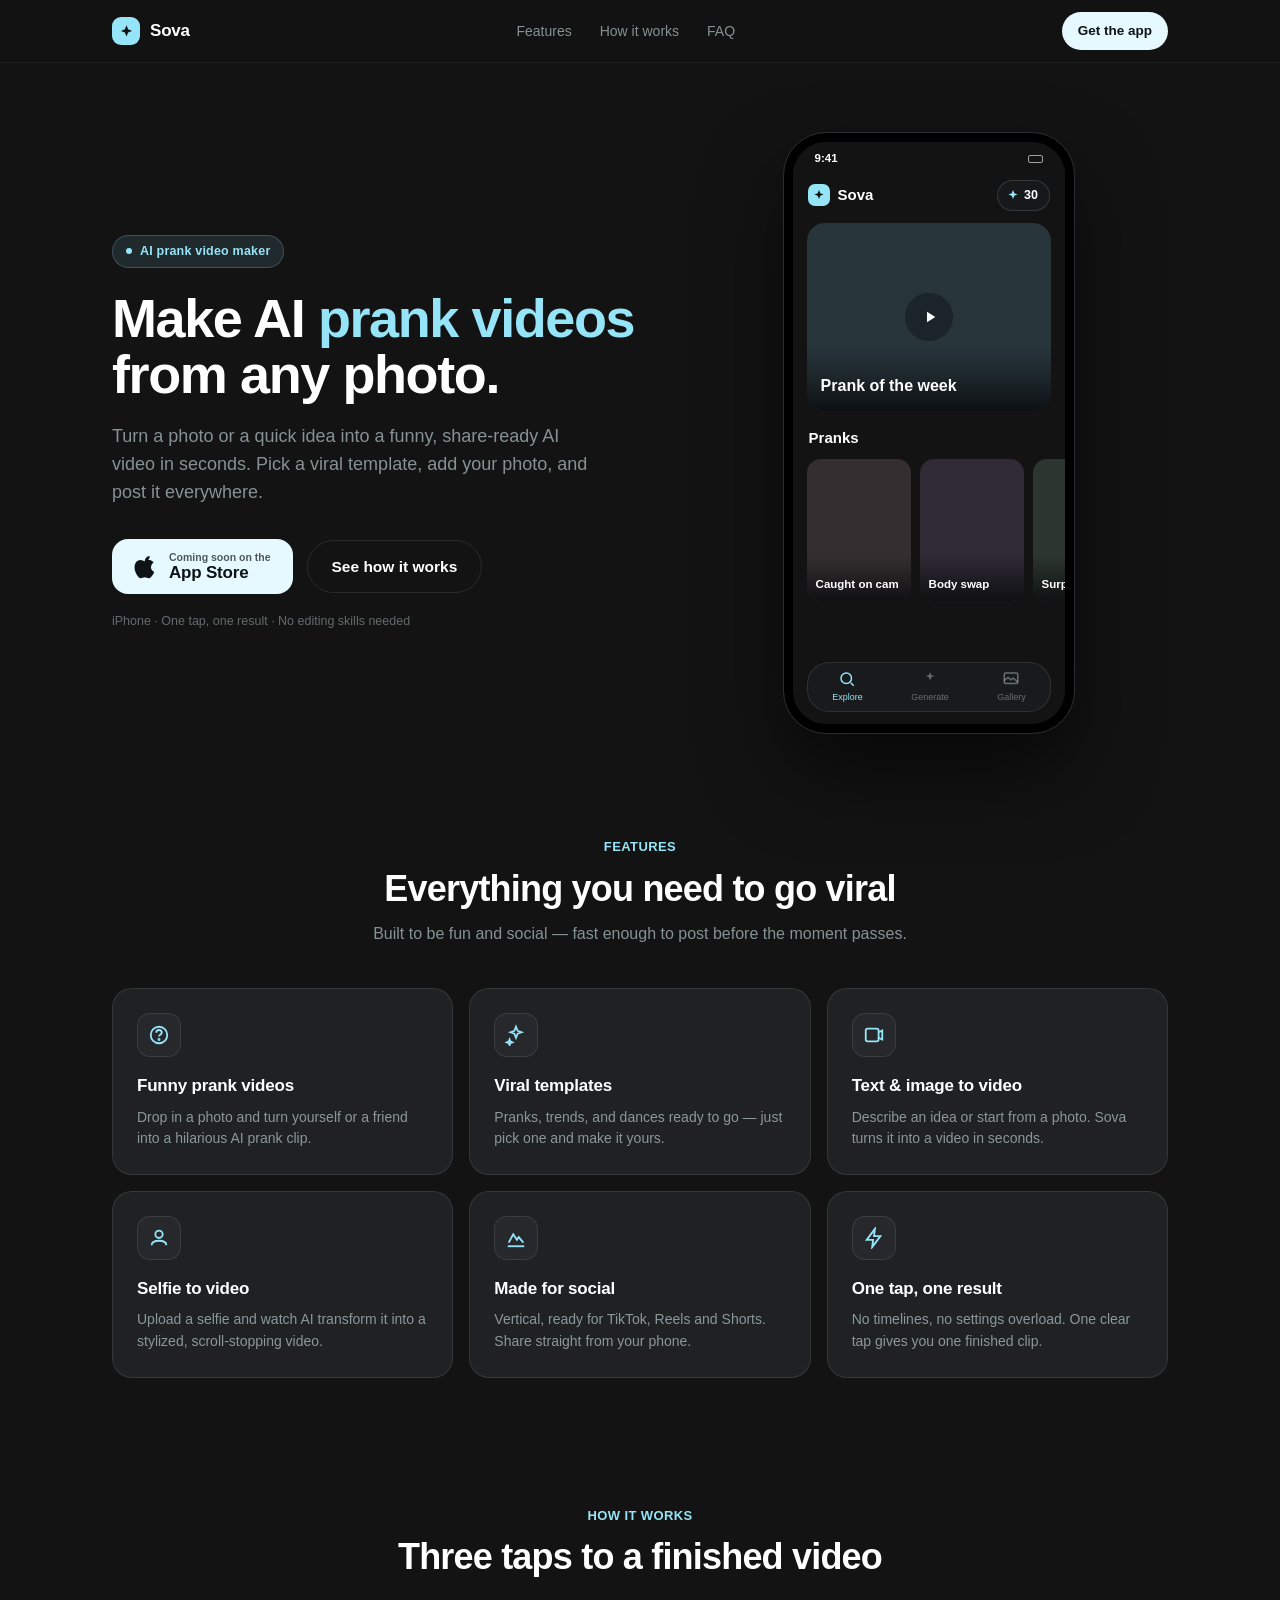
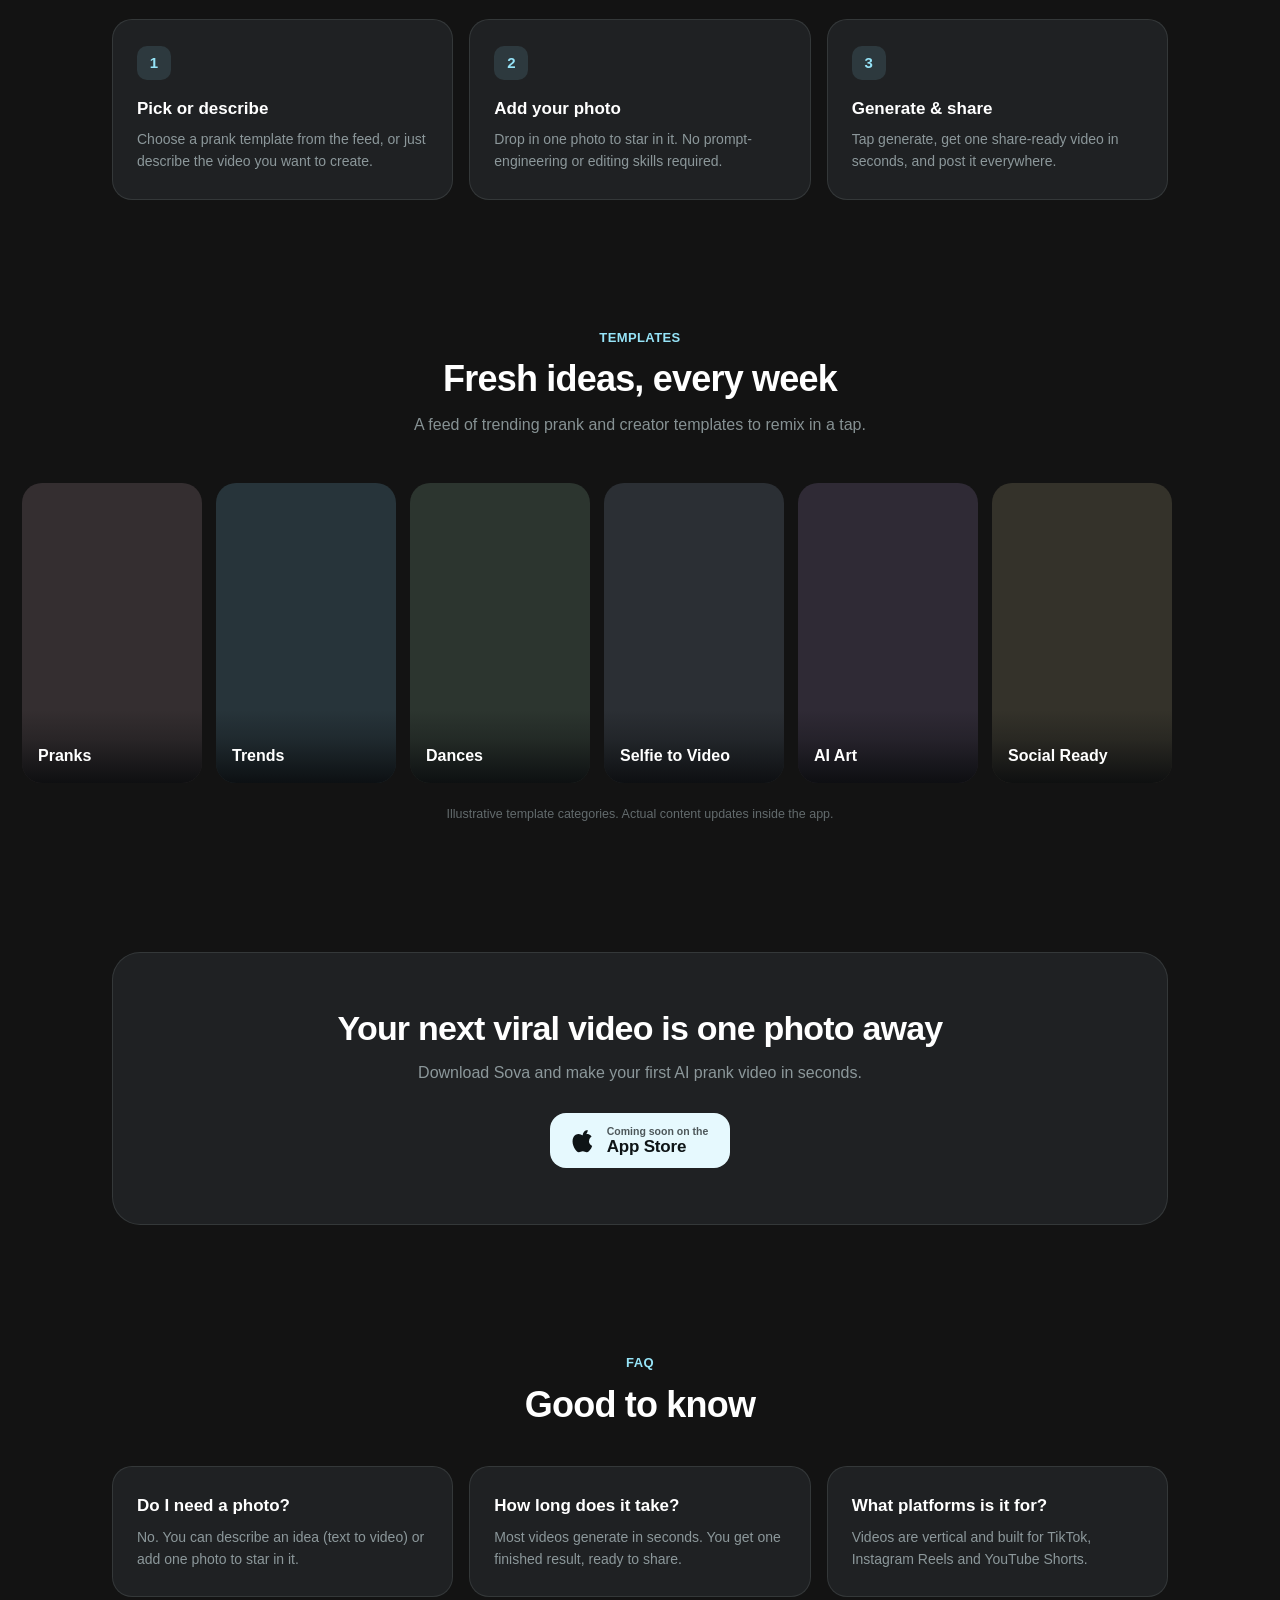
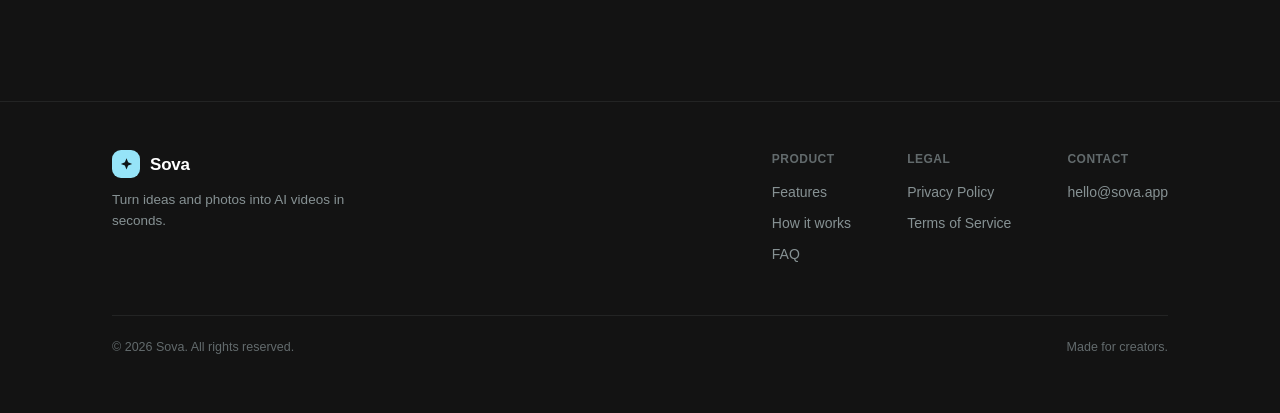
==== index.html @ a50238c9 "Add Sova marketing landing page with privacy and terms Static HTML/CSS landing site for the Sova AI " ====
<!DOCTYPE html>
<html lang="en">
<head>
<meta charset="UTF-8">
<meta name="viewport" content="width=device-width, initial-scale=1.0">
<title>Sova — Make AI prank videos from any photo</title>
<meta name="description" content="Sova turns a photo or idea into a funny, share-ready AI prank video in seconds. Viral templates, selfie-to-video, and AI art — made for TikTok, Reels and Shorts.">
<meta property="og:title" content="Sova — AI prank video maker">
<meta property="og:description" content="Turn any photo into a funny AI prank video in seconds.">
<meta property="og:type" content="website">
<link rel="stylesheet" href="styles.css">
</head>
<body>

<!-- ===== Nav ===== -->
<header class="nav">
  <div class="wrap nav-inner">
    <a class="brand" href="index.html" aria-label="Sova home">
      <span class="logo" aria-hidden="true">
        <svg viewBox="0 0 24 24" fill="none"><path d="M12 2l2.6 6.4L21 11l-6.4 2.6L12 20l-2.6-6.4L3 11l6.4-2.6L12 2z" fill="currentColor"/></svg>
      </span>
      <b>Sova</b>
    </a>
    <nav class="nav-links" aria-label="Primary">
      <a href="#features">Features</a>
      <a href="#how">How it works</a>
      <a href="#faq">FAQ</a>
    </nav>
    <a class="btn btn-primary btn-sm" href="#download">Get the app</a>
  </div>
</header>

<!-- ===== Hero ===== -->
<section class="hero" id="top">
  <div class="wrap hero-grid">
    <div class="hero-copy">
      <span class="eyebrow"><i></i> AI prank video maker</span>
      <h1>Make AI <span class="hl">prank videos</span> from any photo.</h1>
      <p class="lead">Turn a photo or a quick idea into a funny, share-ready AI video in seconds.
        Pick a viral template, add your photo, and post it everywhere.</p>
      <div class="hero-actions" id="download">
        <a class="btn-store" href="#" aria-label="Download on the App Store (coming soon)">
          <svg viewBox="0 0 24 24" fill="currentColor" aria-hidden="true"><path d="M17.05 12.04c-.03-3.08 2.5-4.55 2.62-4.62-1.43-2.09-3.66-2.38-4.45-2.41-1.9-.19-3.7 1.12-4.66 1.12-.95 0-2.43-1.09-4-1.06-2.06.03-3.95 1.2-5.01 3.04-2.13 3.7-.55 9.18 1.53 12.19 1.01 1.47 2.22 3.12 3.81 3.06 1.52-.06 2.1-.99 3.94-.99 1.84 0 2.36.99 3.97.96 1.64-.03 2.68-1.5 3.69-2.98 1.16-1.71 1.64-3.37 1.66-3.46-.04-.02-3.19-1.23-3.22-4.84zM14.39 4.78c.84-1.02 1.41-2.44 1.25-3.85-1.21.05-2.68.81-3.55 1.83-.78.9-1.46 2.34-1.28 3.72 1.35.1 2.73-.69 3.58-1.7z"/></svg>
          <span class="st"><small>Coming soon on the</small><b>App Store</b></span>
        </a>
        <a class="btn btn-ghost btn-lg" href="#how">See how it works</a>
      </div>
      <p class="hero-note">iPhone · One tap, one result · No editing skills needed</p>
    </div>

    <!-- phone preview (mirrors the app) -->
    <div class="phone-stage">
      <div class="phone" role="img" aria-label="Sova app preview showing the Explore feed">
        <div class="p-sb"><span>9:41</span><i></i></div>
        <div class="p-head">
          <div class="p-brand">
            <span class="p-logo" aria-hidden="true"><svg viewBox="0 0 24 24" fill="none"><path d="M12 2l2.6 6.4L21 11l-6.4 2.6L12 20l-2.6-6.4L3 11l6.4-2.6L12 2z" fill="currentColor"/></svg></span>
            <b>Sova</b>
          </div>
          <span class="p-credit"><svg viewBox="0 0 24 24" fill="currentColor"><path d="M12 2l2.6 6.4L21 11l-6.4 2.6L12 20l-2.6-6.4L3 11l6.4-2.6L12 2z"/></svg>30</span>
        </div>
        <div class="p-body">
          <div class="p-banner t3">
            <span class="p-play" aria-hidden="true"><svg viewBox="0 0 24 24" fill="currentColor"><path d="M8 5v14l11-7z"/></svg></span>
            <span class="nm">Prank of the week</span>
          </div>
          <div class="p-sectitle">Pranks</div>
          <div class="p-row">
            <div class="p-vcard t2"><span class="nm">Caught on cam</span></div>
            <div class="p-vcard t5"><span class="nm">Body swap</span></div>
            <div class="p-vcard t6"><span class="nm">Surprise</span></div>
          </div>
        </div>
        <div class="p-tabbar">
          <div class="p-tab on"><svg viewBox="0 0 24 24" fill="none" stroke="currentColor" stroke-width="2"><circle cx="11" cy="11" r="7"/><path d="M21 21l-4-4"/></svg><span>Explore</span></div>
          <div class="p-tab"><svg viewBox="0 0 24 24" fill="currentColor"><path d="M12 3l1.6 4L18 8l-4 1.4L12 14l-1.6-4.6L6 8l4.4-1L12 3z"/></svg><span>Generate</span></div>
          <div class="p-tab"><svg viewBox="0 0 24 24" fill="none" stroke="currentColor" stroke-width="2"><rect x="3" y="4" width="18" height="14" rx="2"/><path d="M3 14l5-4 4 3 3-2 6 5"/></svg><span>Gallery</span></div>
        </div>
      </div>
    </div>
  </div>
</section>

<!-- ===== Features ===== -->
<section id="features">
  <div class="wrap">
    <div class="sec-head">
      <div class="kicker">Features</div>
      <h2>Everything you need to go viral</h2>
      <p>Built to be fun and social — fast enough to post before the moment passes.</p>
    </div>
    <div class="features">
      <div class="feature">
        <div class="ic"><svg viewBox="0 0 24 24" fill="none" stroke="currentColor" stroke-width="2"><circle cx="12" cy="12" r="9"/><path d="M9 9.5a3 3 0 0 1 6 0c0 2-3 2.5-3 4"/><circle cx="12" cy="17" r="0.6" fill="currentColor"/></svg></div>
        <h3>Funny prank videos</h3>
        <p>Drop in a photo and turn yourself or a friend into a hilarious AI prank clip.</p>
      </div>
      <div class="feature">
        <div class="ic"><svg viewBox="0 0 24 24" fill="none" stroke="currentColor" stroke-width="2"><path d="M12 3l1.8 4.5L18 9l-4.2 1.5L12 15l-1.8-4.5L6 9l4.2-1.5L12 3z"/><path d="M5 17l.8 2L8 20l-2.2.8L5 23l-.8-2.2L2 20l2.2-1L5 17z"/></svg></div>
        <h3>Viral templates</h3>
        <p>Pranks, trends, and dances ready to go — just pick one and make it yours.</p>
      </div>
      <div class="feature">
        <div class="ic"><svg viewBox="0 0 24 24" fill="none" stroke="currentColor" stroke-width="2"><rect x="3" y="5" width="14" height="14" rx="2"/><path d="M17 9l4-2v10l-4-2"/></svg></div>
        <h3>Text &amp; image to video</h3>
        <p>Describe an idea or start from a photo. Sova turns it into a video in seconds.</p>
      </div>
      <div class="feature">
        <div class="ic"><svg viewBox="0 0 24 24" fill="none" stroke="currentColor" stroke-width="2"><circle cx="12" cy="8" r="4"/><path d="M4 20c0-3.3 3.6-5 8-5s8 1.7 8 5"/></svg></div>
        <h3>Selfie to video</h3>
        <p>Upload a selfie and watch AI transform it into a stylized, scroll-stopping video.</p>
      </div>
      <div class="feature">
        <div class="ic"><svg viewBox="0 0 24 24" fill="none" stroke="currentColor" stroke-width="2"><path d="M4 17l5-9 4 6 2-3 5 6"/><path d="M3 21h18"/></svg></div>
        <h3>Made for social</h3>
        <p>Vertical, ready for TikTok, Reels and Shorts. Share straight from your phone.</p>
      </div>
      <div class="feature">
        <div class="ic"><svg viewBox="0 0 24 24" fill="none" stroke="currentColor" stroke-width="2"><path d="M13 2L4 14h7l-1 8 9-12h-7l1-8z"/></svg></div>
        <h3>One tap, one result</h3>
        <p>No timelines, no settings overload. One clear tap gives you one finished clip.</p>
      </div>
    </div>
  </div>
</section>

<!-- ===== How it works ===== -->
<section id="how">
  <div class="wrap">
    <div class="sec-head">
      <div class="kicker">How it works</div>
      <h2>Three taps to a finished video</h2>
    </div>
    <div class="steps">
      <div class="step">
        <div class="n">1</div>
        <h3>Pick or describe</h3>
        <p>Choose a prank template from the feed, or just describe the video you want to create.</p>
      </div>
      <div class="step">
        <div class="n">2</div>
        <h3>Add your photo</h3>
        <p>Drop in one photo to star in it. No prompt-engineering or editing skills required.</p>
      </div>
      <div class="step">
        <div class="n">3</div>
        <h3>Generate &amp; share</h3>
        <p>Tap generate, get one share-ready video in seconds, and post it everywhere.</p>
      </div>
    </div>
  </div>
</section>

<!-- ===== Showcase ===== -->
<section id="showcase">
  <div class="wrap">
    <div class="sec-head">
      <div class="kicker">Templates</div>
      <h2>Fresh ideas, every week</h2>
      <p>A feed of trending prank and creator templates to remix in a tap.</p>
    </div>
  </div>
  <div class="showcase-rail">
    <div class="show-tile t2"><span class="nm">Pranks</span></div>
    <div class="show-tile t3"><span class="nm">Trends</span></div>
    <div class="show-tile t6"><span class="nm">Dances</span></div>
    <div class="show-tile t1"><span class="nm">Selfie to Video</span></div>
    <div class="show-tile t5"><span class="nm">AI Art</span></div>
    <div class="show-tile t4"><span class="nm">Social Ready</span></div>
  </div>
  <div class="wrap"><p class="showcase-caption">Illustrative template categories. Actual content updates inside the app.</p></div>
</section>

<!-- ===== CTA band ===== -->
<section>
  <div class="wrap">
    <div class="cta-band">
      <h2>Your next viral video is one photo away</h2>
      <p>Download Sova and make your first AI prank video in seconds.</p>
      <div class="actions">
        <a class="btn-store" href="#" aria-label="Download on the App Store (coming soon)">
          <svg viewBox="0 0 24 24" fill="currentColor" aria-hidden="true"><path d="M17.05 12.04c-.03-3.08 2.5-4.55 2.62-4.62-1.43-2.09-3.66-2.38-4.45-2.41-1.9-.19-3.7 1.12-4.66 1.12-.95 0-2.43-1.09-4-1.06-2.06.03-3.95 1.2-5.01 3.04-2.13 3.7-.55 9.18 1.53 12.19 1.01 1.47 2.22 3.12 3.81 3.06 1.52-.06 2.1-.99 3.94-.99 1.84 0 2.36.99 3.97.96 1.64-.03 2.68-1.5 3.69-2.98 1.16-1.71 1.64-3.37 1.66-3.46-.04-.02-3.19-1.23-3.22-4.84zM14.39 4.78c.84-1.02 1.41-2.44 1.25-3.85-1.21.05-2.68.81-3.55 1.83-.78.9-1.46 2.34-1.28 3.72 1.35.1 2.73-.69 3.58-1.7z"/></svg>
          <span class="st"><small>Coming soon on the</small><b>App Store</b></span>
        </a>
      </div>
    </div>
  </div>
</section>

<!-- ===== FAQ ===== -->
<section id="faq">
  <div class="wrap">
    <div class="sec-head">
      <div class="kicker">FAQ</div>
      <h2>Good to know</h2>
    </div>
    <div class="steps">
      <div class="step">
        <h3>Do I need a photo?</h3>
        <p>No. You can describe an idea (text to video) or add one photo to star in it.</p>
      </div>
      <div class="step">
        <h3>How long does it take?</h3>
        <p>Most videos generate in seconds. You get one finished result, ready to share.</p>
      </div>
      <div class="step">
        <h3>What platforms is it for?</h3>
        <p>Videos are vertical and built for TikTok, Instagram Reels and YouTube Shorts.</p>
      </div>
    </div>
  </div>
</section>

<!-- ===== Footer ===== -->
<footer class="footer">
  <div class="wrap">
    <div class="footer-grid">
      <div>
        <a class="brand" href="index.html">
          <span class="logo" aria-hidden="true"><svg viewBox="0 0 24 24" fill="none"><path d="M12 2l2.6 6.4L21 11l-6.4 2.6L12 20l-2.6-6.4L3 11l6.4-2.6L12 2z" fill="currentColor"/></svg></span>
          <b>Sova</b>
        </a>
        <p class="ftagline">Turn ideas and photos into AI videos in seconds.</p>
      </div>
      <div class="footer-links">
        <div class="footer-col">
          <h4>Product</h4>
          <a href="#features">Features</a>
          <a href="#how">How it works</a>
          <a href="#faq">FAQ</a>
        </div>
        <div class="footer-col">
          <h4>Legal</h4>
          <a href="privacy.html">Privacy Policy</a>
          <a href="terms.html">Terms of Service</a>
        </div>
        <div class="footer-col">
          <h4>Contact</h4>
          <a href="mailto:hello@sova.app">hello@sova.app</a>
        </div>
      </div>
    </div>
    <div class="footer-bottom">
      <span>© 2026 Sova. All rights reserved.</span>
      <span>Made for creators.</span>
    </div>
  </div>
</footer>

</body>
</html>
---- styles.css ----
/* Sova — landing site styles
   Brand tokens lifted from the app mockups (mockups/sova-mockups.html).
   Only 3 brand colors: bg #131313, accent #96E4F8, CTA/secondary #E6F9FE.
   Solid colors, no gradients (one exception: the tile bottom scrim). */

:root {
  --bg: #131313;
  --bg-2: #0C0D0E;
  --cta: #E6F9FE;          /* CTA fills / secondary */
  --cta-ink: #0E1416;      /* dark text on light CTA */
  --accent: #96E4F8;       /* active / highlight / accent only */
  --surface: #1F2123;
  --surface-2: #26282B;
  --hair: rgba(230, 249, 254, 0.10);
  --hair-2: rgba(230, 249, 254, 0.07);
  --text: #FFFFFF;
  --dim: rgba(230, 249, 254, 0.55);
  --dim-2: rgba(230, 249, 254, 0.38);
  --val: rgba(230, 249, 254, 0.72);
  --seg-on: rgba(230, 249, 254, 0.14);
  --font: -apple-system, "SF Pro Text", "SF Pro Display", "Segoe UI", Roboto, Helvetica, Arial, sans-serif;
  --maxw: 1100px;
}

* { box-sizing: border-box; margin: 0; padding: 0; }

html { scroll-behavior: smooth; }

body {
  font-family: var(--font);
  background: var(--bg);
  color: var(--text);
  -webkit-font-smoothing: antialiased;
  line-height: 1.5;
  overflow-x: hidden;
}

a { color: inherit; text-decoration: none; }

img { max-width: 100%; display: block; }

.wrap { width: 100%; max-width: var(--maxw); margin: 0 auto; padding: 0 22px; }

/* ---------- top nav (glass) ---------- */
.nav {
  position: sticky;
  top: 0;
  z-index: 20;
  background: rgba(19, 19, 19, 0.72);
  backdrop-filter: blur(16px);
  -webkit-backdrop-filter: blur(16px);
  border-bottom: 1px solid var(--hair-2);
}
.nav-inner {
  display: flex;
  align-items: center;
  justify-content: space-between;
  height: 62px;
}
.brand { display: flex; align-items: center; gap: 10px; }
.logo {
  width: 28px; height: 28px;
  border-radius: 9px;
  background: var(--accent);
  display: flex; align-items: center; justify-content: center;
  flex: 0 0 auto;
}
.logo svg { width: 15px; height: 15px; color: var(--cta-ink); }
.brand b { font-size: 17px; font-weight: 700; letter-spacing: -0.2px; }
.nav-links { display: flex; align-items: center; gap: 28px; }
.nav-links a {
  font-size: 14px; font-weight: 500; color: var(--dim);
  transition: color 0.15s ease;
}
.nav-links a:hover { color: var(--text); }

.btn {
  display: inline-flex; align-items: center; justify-content: center; gap: 8px;
  font-family: inherit; font-weight: 700; border: 0; cursor: pointer;
  border-radius: 999px; white-space: nowrap;
}
.btn-sm { font-size: 13.5px; padding: 9px 16px; }
.btn-primary { background: var(--cta); color: var(--cta-ink); }
.btn-primary:hover { filter: brightness(1.04); }
.btn-ghost {
  background: transparent; color: var(--text);
  border: 1px solid var(--hair);
}
.btn-ghost:hover { background: var(--surface); }

/* App Store style download button */
.btn-store {
  display: inline-flex; align-items: center; gap: 11px;
  background: var(--cta); color: var(--cta-ink);
  border-radius: 16px; padding: 12px 22px; font-family: inherit; cursor: pointer;
}
.btn-store svg { width: 24px; height: 24px; flex: 0 0 auto; }
.btn-store .st { text-align: left; line-height: 1.15; }
.btn-store .st small { display: block; font-size: 10.5px; font-weight: 600; opacity: 0.7; }
.btn-store .st b { font-size: 17px; font-weight: 700; letter-spacing: -0.2px; }
.btn-store:hover { filter: brightness(1.04); }

/* ---------- hero ---------- */
.hero { padding: 70px 0 40px; }
.hero-grid {
  display: grid;
  grid-template-columns: 1.05fr 0.95fr;
  gap: 48px;
  align-items: center;
}
.eyebrow {
  display: inline-flex; align-items: center; gap: 8px;
  font-size: 12.5px; font-weight: 600; letter-spacing: 0.2px;
  color: var(--accent);
  background: rgba(150, 228, 248, 0.10);
  border: 1px solid rgba(150, 228, 248, 0.22);
  padding: 6px 13px; border-radius: 999px;
  margin-bottom: 22px;
}
.eyebrow i { width: 6px; height: 6px; border-radius: 50%; background: var(--accent); }
.hero h1 {
  font-size: 54px; font-weight: 700; letter-spacing: -1.4px; line-height: 1.05;
}
.hero h1 .hl { color: var(--accent); }
.hero .lead {
  font-size: 18px; color: var(--dim); margin-top: 20px; max-width: 480px; line-height: 1.55;
}
.hero-actions { display: flex; align-items: center; gap: 14px; margin-top: 32px; flex-wrap: wrap; }
.btn-lg { font-size: 15.5px; padding: 14px 24px; }
.hero-note { font-size: 12.5px; color: var(--dim-2); margin-top: 18px; }

/* ---------- phone mock ---------- */
.phone-stage { display: flex; justify-content: center; }
.phone {
  width: 290px; height: 600px;
  background: var(--bg);
  border-radius: 42px;
  border: 9px solid #000;
  outline: 1px solid #2a2d31;
  position: relative; overflow: hidden;
  display: flex; flex-direction: column;
  box-shadow: 0 40px 80px rgba(0, 0, 0, 0.55);
}
.p-sb {
  height: 34px; flex: 0 0 auto;
  display: flex; align-items: center; justify-content: space-between;
  padding: 0 22px; font-size: 11.5px; font-weight: 600; color: #fff;
}
.p-sb i { width: 15px; height: 8px; border: 1px solid rgba(255,255,255,.6); border-radius: 2px; }
.p-head {
  display: flex; align-items: center; justify-content: space-between;
  padding: 4px 15px 12px;
}
.p-brand { display: flex; align-items: center; gap: 8px; }
.p-logo { width: 22px; height: 22px; border-radius: 7px; background: var(--accent);
  display: flex; align-items: center; justify-content: center; }
.p-logo svg { width: 12px; height: 12px; color: var(--cta-ink); }
.p-brand b { font-size: 15px; font-weight: 700; color: #fff; }
.p-credit {
  display: flex; align-items: center; gap: 5px;
  background: rgba(28,30,33,.55); backdrop-filter: blur(12px);
  border: 1px solid rgba(230,249,254,.14);
  padding: 5px 11px 5px 9px; border-radius: 999px;
  font-size: 12.5px; font-weight: 600; color: #fff;
}
.p-credit svg { width: 12px; height: 12px; color: var(--accent); }
.p-body { flex: 1 1 auto; overflow: hidden; padding: 0 14px; }

.p-banner {
  position: relative; height: 188px; border-radius: 18px; overflow: hidden;
  background: #27343a;
}
.p-banner .nm {
  position: absolute; left: 0; right: 0; bottom: 0; padding: 28px 14px 13px;
  color: #fff; font-size: 16px; font-weight: 700;
  background: linear-gradient(to top, rgba(8,10,12,.85), rgba(8,10,12,.30) 55%, rgba(8,10,12,0));
}
.p-play {
  position: absolute; top: 50%; left: 50%; transform: translate(-50%,-50%);
  width: 48px; height: 48px; border-radius: 50%;
  background: rgba(14,16,18,.42); backdrop-filter: blur(3px);
  display: flex; align-items: center; justify-content: center;
}
.p-play svg { width: 18px; height: 18px; margin-left: 2px; color: #fff; }
.p-sectitle { font-size: 15px; font-weight: 700; color: #fff; margin: 16px 2px 10px; }
.p-row { display: flex; gap: 9px; }
.p-vcard {
  flex: 0 0 auto; width: 104px; height: 142px; border-radius: 14px;
  position: relative; overflow: hidden;
}
.p-vcard .nm {
  position: absolute; left: 0; right: 0; bottom: 0; padding: 20px 9px 8px;
  color: #fff; font-size: 11.5px; font-weight: 600;
  background: linear-gradient(to top, rgba(8,10,12,.82), rgba(8,10,12,0));
}
.p-tabbar {
  position: absolute; left: 14px; right: 14px; bottom: 12px; height: 50px;
  border-radius: 22px; background: rgba(30,32,35,.6); backdrop-filter: blur(20px);
  border: 1px solid rgba(230,249,254,.10);
  display: flex; align-items: center; justify-content: space-around;
}
.p-tab { display: flex; flex-direction: column; align-items: center; gap: 3px; color: var(--dim-2); }
.p-tab svg { width: 18px; height: 18px; }
.p-tab span { font-size: 9px; font-weight: 500; }
.p-tab.on { color: var(--accent); }

/* tile colors from the mockup */
.t1 { background: #2B2F34; } .t2 { background: #342E30; } .t3 { background: #27343a; }
.t4 { background: #34322a; } .t5 { background: #2f2a35; } .t6 { background: #2c352f; }

/* ---------- section scaffolding ---------- */
section { padding: 64px 0; }
.sec-head { max-width: 620px; margin: 0 auto 42px; text-align: center; }
.sec-head .kicker {
  font-size: 13px; font-weight: 600; color: var(--accent); letter-spacing: 0.4px;
  text-transform: uppercase; margin-bottom: 12px;
}
.sec-head h2 { font-size: 36px; font-weight: 700; letter-spacing: -0.8px; line-height: 1.1; }
.sec-head p { font-size: 16px; color: var(--dim); margin-top: 14px; }

/* ---------- features ---------- */
.features {
  display: grid; grid-template-columns: repeat(3, 1fr); gap: 16px;
}
.feature {
  background: var(--surface); border: 1px solid var(--hair);
  border-radius: 20px; padding: 24px;
}
.feature .ic {
  width: 44px; height: 44px; border-radius: 13px;
  background: var(--surface-2); border: 1px solid var(--hair);
  display: flex; align-items: center; justify-content: center; margin-bottom: 16px;
}
.feature .ic svg { width: 22px; height: 22px; color: var(--accent); }
.feature h3 { font-size: 17px; font-weight: 700; letter-spacing: -0.2px; }
.feature p { font-size: 14px; color: var(--dim); margin-top: 8px; line-height: 1.55; }

/* ---------- how it works ---------- */
.steps { display: grid; grid-template-columns: repeat(3, 1fr); gap: 16px; }
.step {
  background: var(--surface); border: 1px solid var(--hair);
  border-radius: 20px; padding: 26px 24px;
}
.step .n {
  width: 34px; height: 34px; border-radius: 10px;
  background: rgba(150,228,248,0.12); color: var(--accent);
  display: flex; align-items: center; justify-content: center;
  font-weight: 700; font-size: 15px; margin-bottom: 16px;
}
.step h3 { font-size: 17px; font-weight: 700; }
.step p { font-size: 14px; color: var(--dim); margin-top: 8px; line-height: 1.55; }

/* ---------- showcase strip ---------- */
.showcase-rail {
  display: flex; gap: 14px; overflow-x: auto; padding: 4px 22px 18px;
  scroll-snap-type: x mandatory; -webkit-overflow-scrolling: touch;
}
.showcase-rail::-webkit-scrollbar { height: 0; }
.show-tile {
  flex: 0 0 auto; width: 180px; height: 300px; border-radius: 20px;
  position: relative; overflow: hidden; scroll-snap-align: start;
}
.show-tile .nm {
  position: absolute; left: 0; right: 0; bottom: 0; padding: 34px 16px 15px;
  color: #fff; font-size: 16px; font-weight: 700;
  background: linear-gradient(to top, rgba(8,10,12,.85), rgba(8,10,12,.25) 60%, rgba(8,10,12,0));
}
.showcase-caption { text-align: center; font-size: 12.5px; color: var(--dim-2); margin-top: 4px; }

/* ---------- CTA band ---------- */
.cta-band {
  background: var(--surface); border: 1px solid var(--hair);
  border-radius: 28px; padding: 56px 32px; text-align: center;
}
.cta-band h2 { font-size: 34px; font-weight: 700; letter-spacing: -0.8px; line-height: 1.12; }
.cta-band p { font-size: 16px; color: var(--dim); margin: 14px auto 28px; max-width: 460px; }
.cta-band .actions { display: flex; justify-content: center; }

/* ---------- footer ---------- */
.footer { border-top: 1px solid var(--hair-2); padding: 48px 0 56px; margin-top: 40px; }
.footer-grid { display: flex; justify-content: space-between; align-items: flex-start; gap: 32px; flex-wrap: wrap; }
.footer .ftagline { font-size: 13.5px; color: var(--dim); margin-top: 12px; max-width: 280px; }
.footer-links { display: flex; gap: 56px; flex-wrap: wrap; }
.footer-col h4 { font-size: 12px; text-transform: uppercase; letter-spacing: 0.5px; color: var(--dim-2); margin-bottom: 14px; }
.footer-col a { display: block; font-size: 14px; color: var(--dim); margin-bottom: 10px; transition: color 0.15s ease; }
.footer-col a:hover { color: var(--text); }
.footer-bottom {
  margin-top: 40px; padding-top: 22px; border-top: 1px solid var(--hair-2);
  display: flex; justify-content: space-between; gap: 16px; flex-wrap: wrap;
  font-size: 12.5px; color: var(--dim-2);
}

/* ---------- legal (privacy / terms) ---------- */
.legal { padding: 56px 0 24px; }
.legal-doc { max-width: 740px; margin: 0 auto; }
.legal-doc h1 { font-size: 40px; font-weight: 700; letter-spacing: -1px; }
.legal-doc .meta { font-size: 13.5px; color: var(--dim-2); margin-top: 12px; }
.legal-note {
  background: var(--surface); border: 1px solid var(--hair);
  border-left: 3px solid var(--accent);
  border-radius: 12px; padding: 14px 16px; margin: 26px 0 8px;
  font-size: 13.5px; color: var(--dim); line-height: 1.6;
}
.legal-doc h2 { font-size: 21px; font-weight: 700; letter-spacing: -0.3px; margin: 36px 0 12px; }
.legal-doc p { font-size: 15px; color: var(--val); margin: 12px 0; line-height: 1.7; }
.legal-doc ul { margin: 12px 0 12px 22px; }
.legal-doc li { font-size: 15px; color: var(--val); margin: 7px 0; line-height: 1.6; }
.legal-doc a { color: var(--accent); }
.legal-doc a:hover { text-decoration: underline; }
.legal-foot-links { margin-top: 40px; display: flex; gap: 20px; flex-wrap: wrap; font-size: 14px; }
.legal-foot-links a { color: var(--accent); }

/* ---------- responsive ---------- */
@media (max-width: 900px) {
  .hero-grid { grid-template-columns: 1fr; gap: 40px; }
  .hero { padding: 48px 0 24px; }
  .hero h1 { font-size: 42px; }
  .phone-stage { order: -1; }
  .features { grid-template-columns: repeat(2, 1fr); }
  .steps { grid-template-columns: 1fr; }
}
@media (max-width: 680px) {
  .nav-links { display: none; }
  .hero h1 { font-size: 34px; letter-spacing: -1px; }
  .hero .lead { font-size: 16px; }
  .sec-head h2 { font-size: 28px; }
  .features { grid-template-columns: 1fr; }
  section { padding: 48px 0; }
  .cta-band { padding: 40px 22px; }
  .cta-band h2 { font-size: 26px; }
  .legal-doc h1 { font-size: 30px; }
}
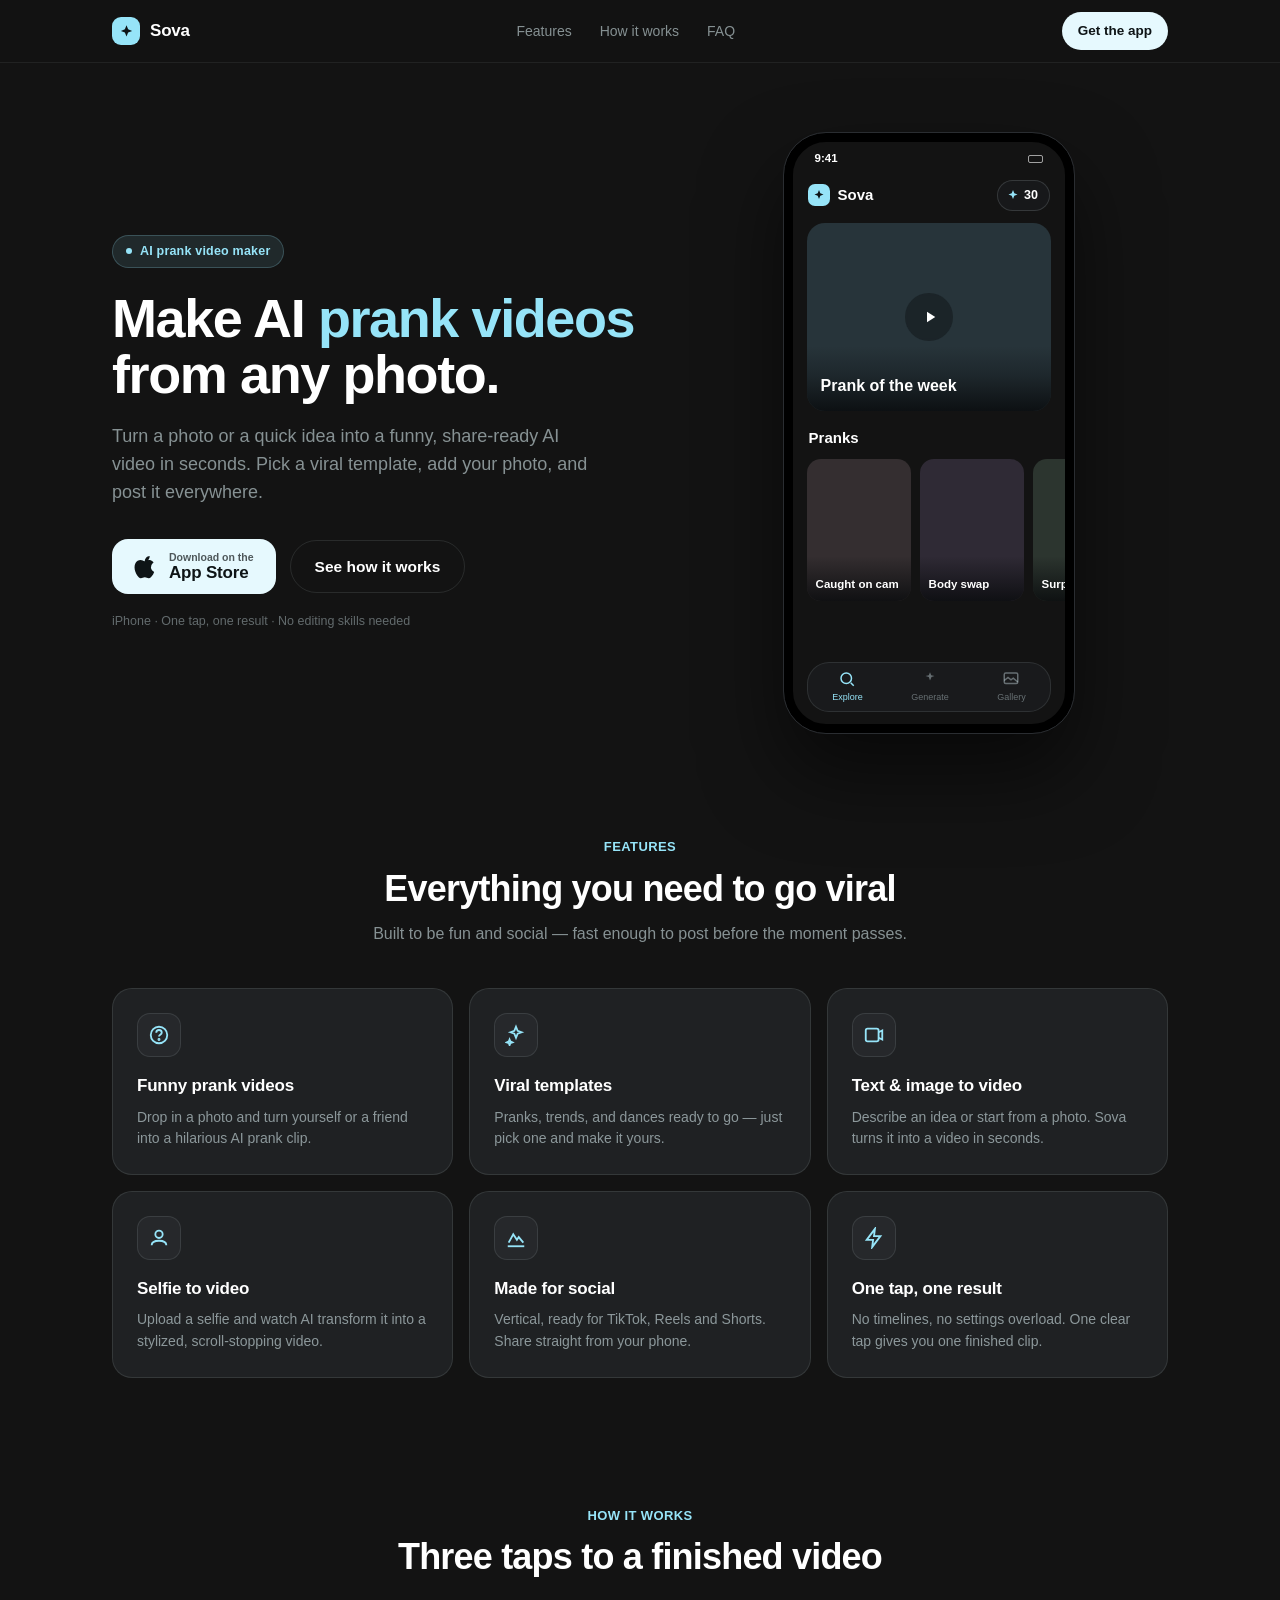
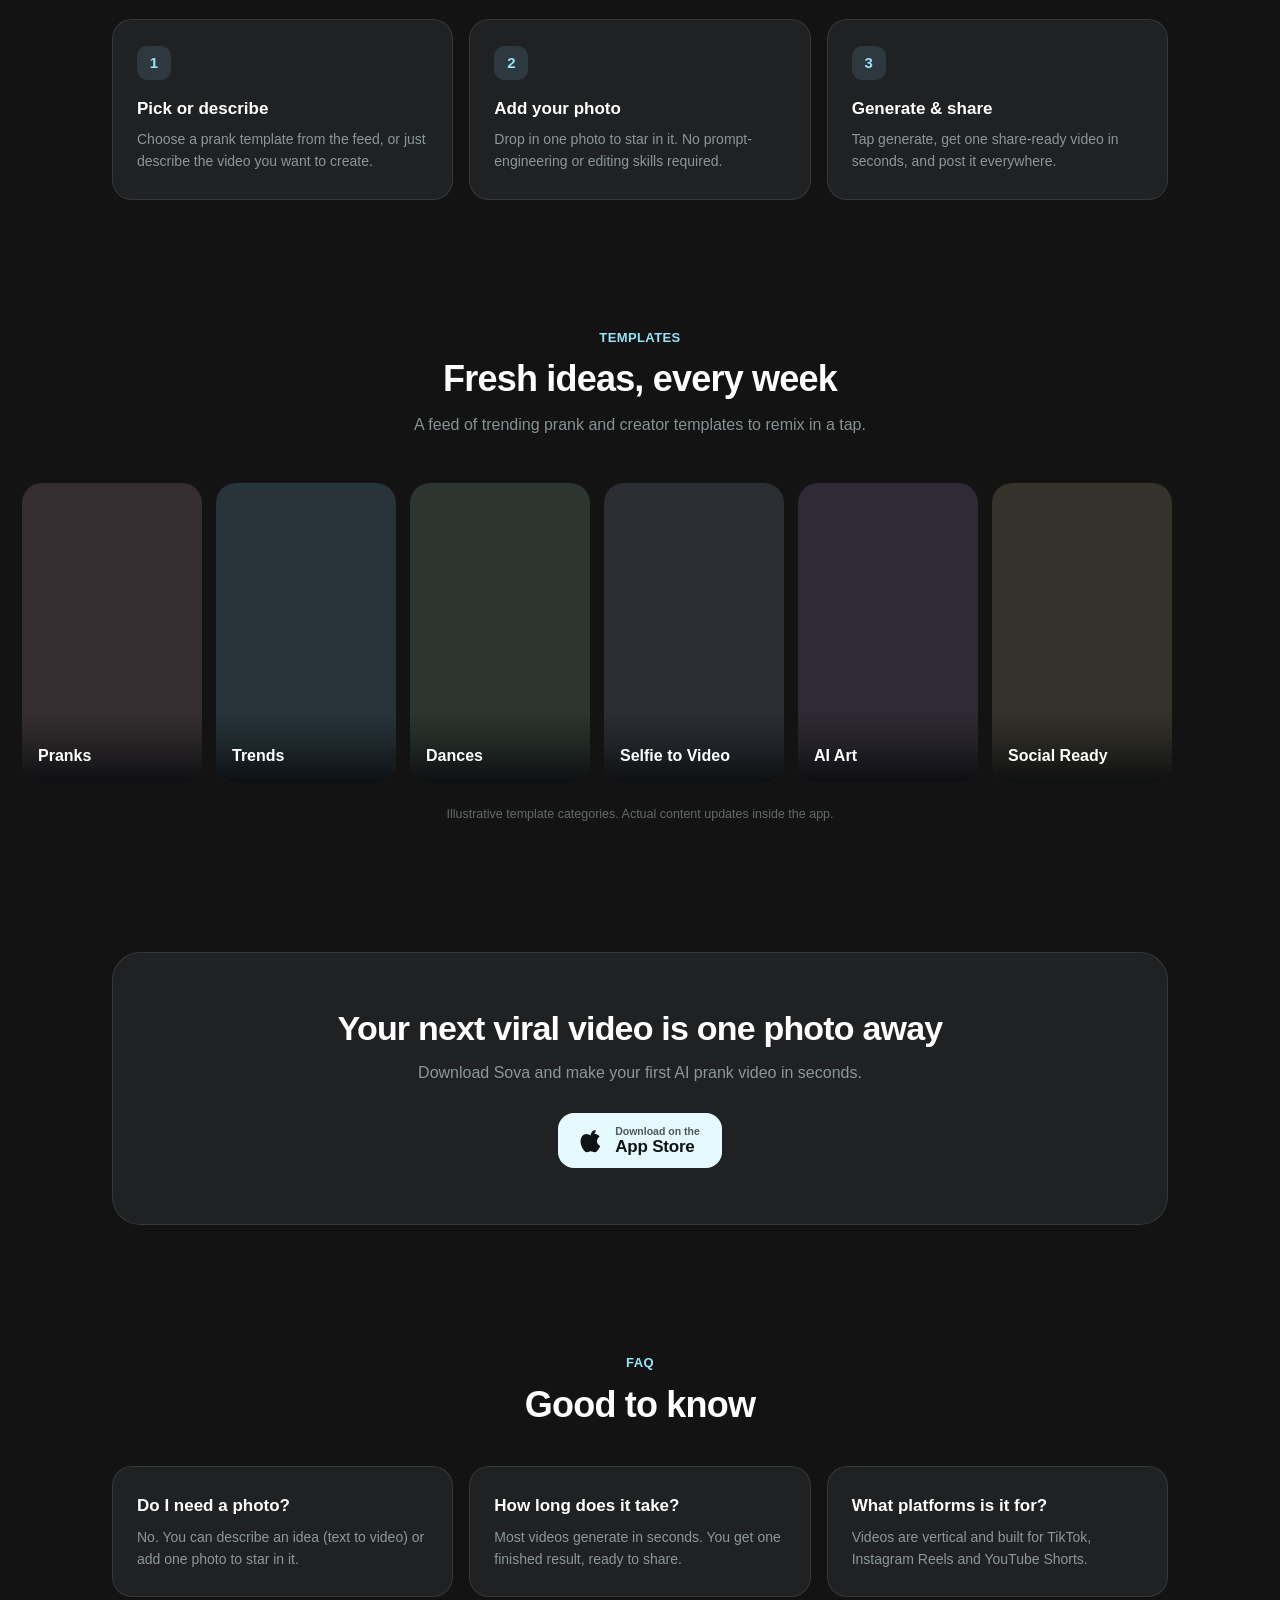
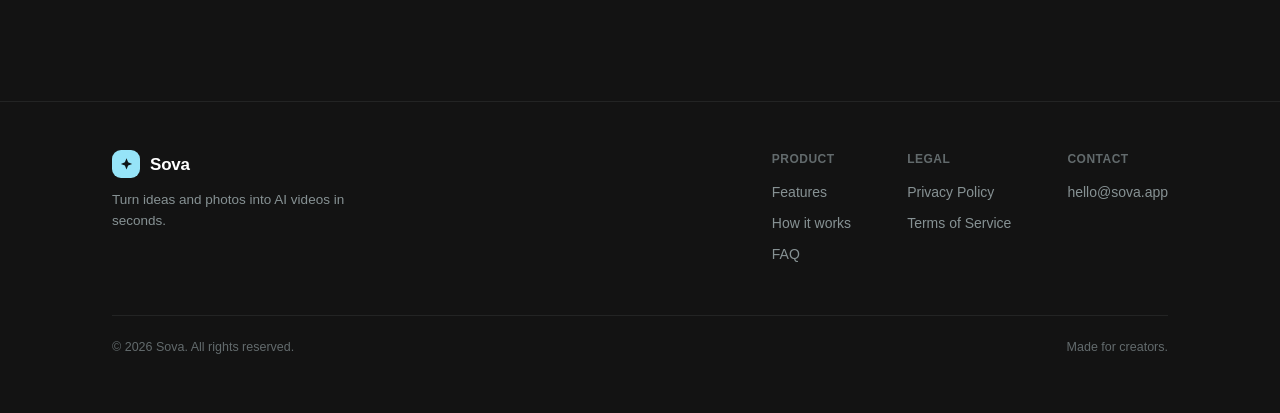
==== commit d487f2a6: "Link App Store buttons to live iOS listing (id6783402515) Point both the hero and CTA-band store but" ====
--- a/index.html
+++ b/index.html
@@ -39,9 +39,9 @@
       <p class="lead">Turn a photo or a quick idea into a funny, share-ready AI video in seconds.
         Pick a viral template, add your photo, and post it everywhere.</p>
       <div class="hero-actions" id="download">
-        <a class="btn-store" href="#" aria-label="Download on the App Store (coming soon)">
+        <a class="btn-store" href="https://apps.apple.com/app/id6783402515" target="_blank" rel="noopener" aria-label="Download Sova on the App Store">
           <svg viewBox="0 0 24 24" fill="currentColor" aria-hidden="true"><path d="M17.05 12.04c-.03-3.08 2.5-4.55 2.62-4.62-1.43-2.09-3.66-2.38-4.45-2.41-1.9-.19-3.7 1.12-4.66 1.12-.95 0-2.43-1.09-4-1.06-2.06.03-3.95 1.2-5.01 3.04-2.13 3.7-.55 9.18 1.53 12.19 1.01 1.47 2.22 3.12 3.81 3.06 1.52-.06 2.1-.99 3.94-.99 1.84 0 2.36.99 3.97.96 1.64-.03 2.68-1.5 3.69-2.98 1.16-1.71 1.64-3.37 1.66-3.46-.04-.02-3.19-1.23-3.22-4.84zM14.39 4.78c.84-1.02 1.41-2.44 1.25-3.85-1.21.05-2.68.81-3.55 1.83-.78.9-1.46 2.34-1.28 3.72 1.35.1 2.73-.69 3.58-1.7z"/></svg>
-          <span class="st"><small>Coming soon on the</small><b>App Store</b></span>
+          <span class="st"><small>Download on the</small><b>App Store</b></span>
         </a>
         <a class="btn btn-ghost btn-lg" href="#how">See how it works</a>
       </div>
@@ -178,9 +178,9 @@
       <h2>Your next viral video is one photo away</h2>
       <p>Download Sova and make your first AI prank video in seconds.</p>
       <div class="actions">
-        <a class="btn-store" href="#" aria-label="Download on the App Store (coming soon)">
+        <a class="btn-store" href="https://apps.apple.com/app/id6783402515" target="_blank" rel="noopener" aria-label="Download Sova on the App Store">
           <svg viewBox="0 0 24 24" fill="currentColor" aria-hidden="true"><path d="M17.05 12.04c-.03-3.08 2.5-4.55 2.62-4.62-1.43-2.09-3.66-2.38-4.45-2.41-1.9-.19-3.7 1.12-4.66 1.12-.95 0-2.43-1.09-4-1.06-2.06.03-3.95 1.2-5.01 3.04-2.13 3.7-.55 9.18 1.53 12.19 1.01 1.47 2.22 3.12 3.81 3.06 1.52-.06 2.1-.99 3.94-.99 1.84 0 2.36.99 3.97.96 1.64-.03 2.68-1.5 3.69-2.98 1.16-1.71 1.64-3.37 1.66-3.46-.04-.02-3.19-1.23-3.22-4.84zM14.39 4.78c.84-1.02 1.41-2.44 1.25-3.85-1.21.05-2.68.81-3.55 1.83-.78.9-1.46 2.34-1.28 3.72 1.35.1 2.73-.69 3.58-1.7z"/></svg>
-          <span class="st"><small>Coming soon on the</small><b>App Store</b></span>
+          <span class="st"><small>Download on the</small><b>App Store</b></span>
         </a>
       </div>
     </div>
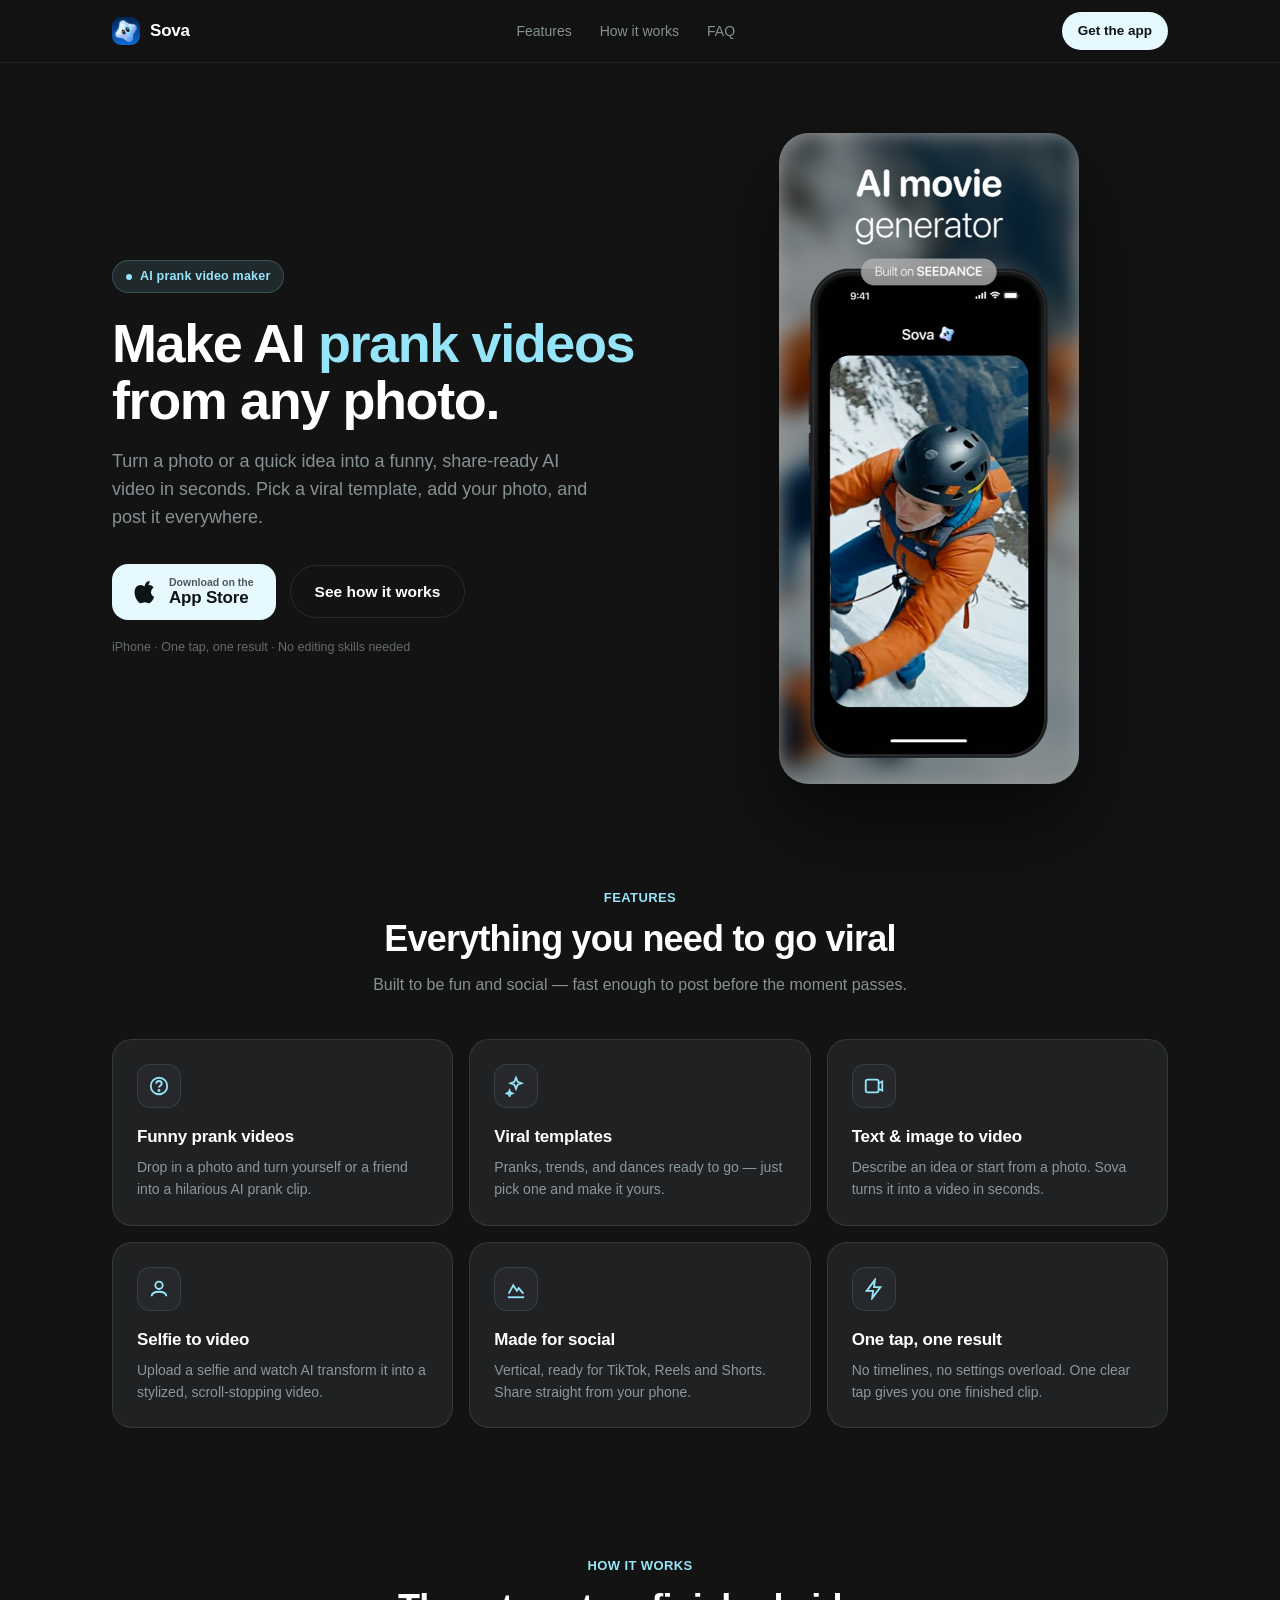
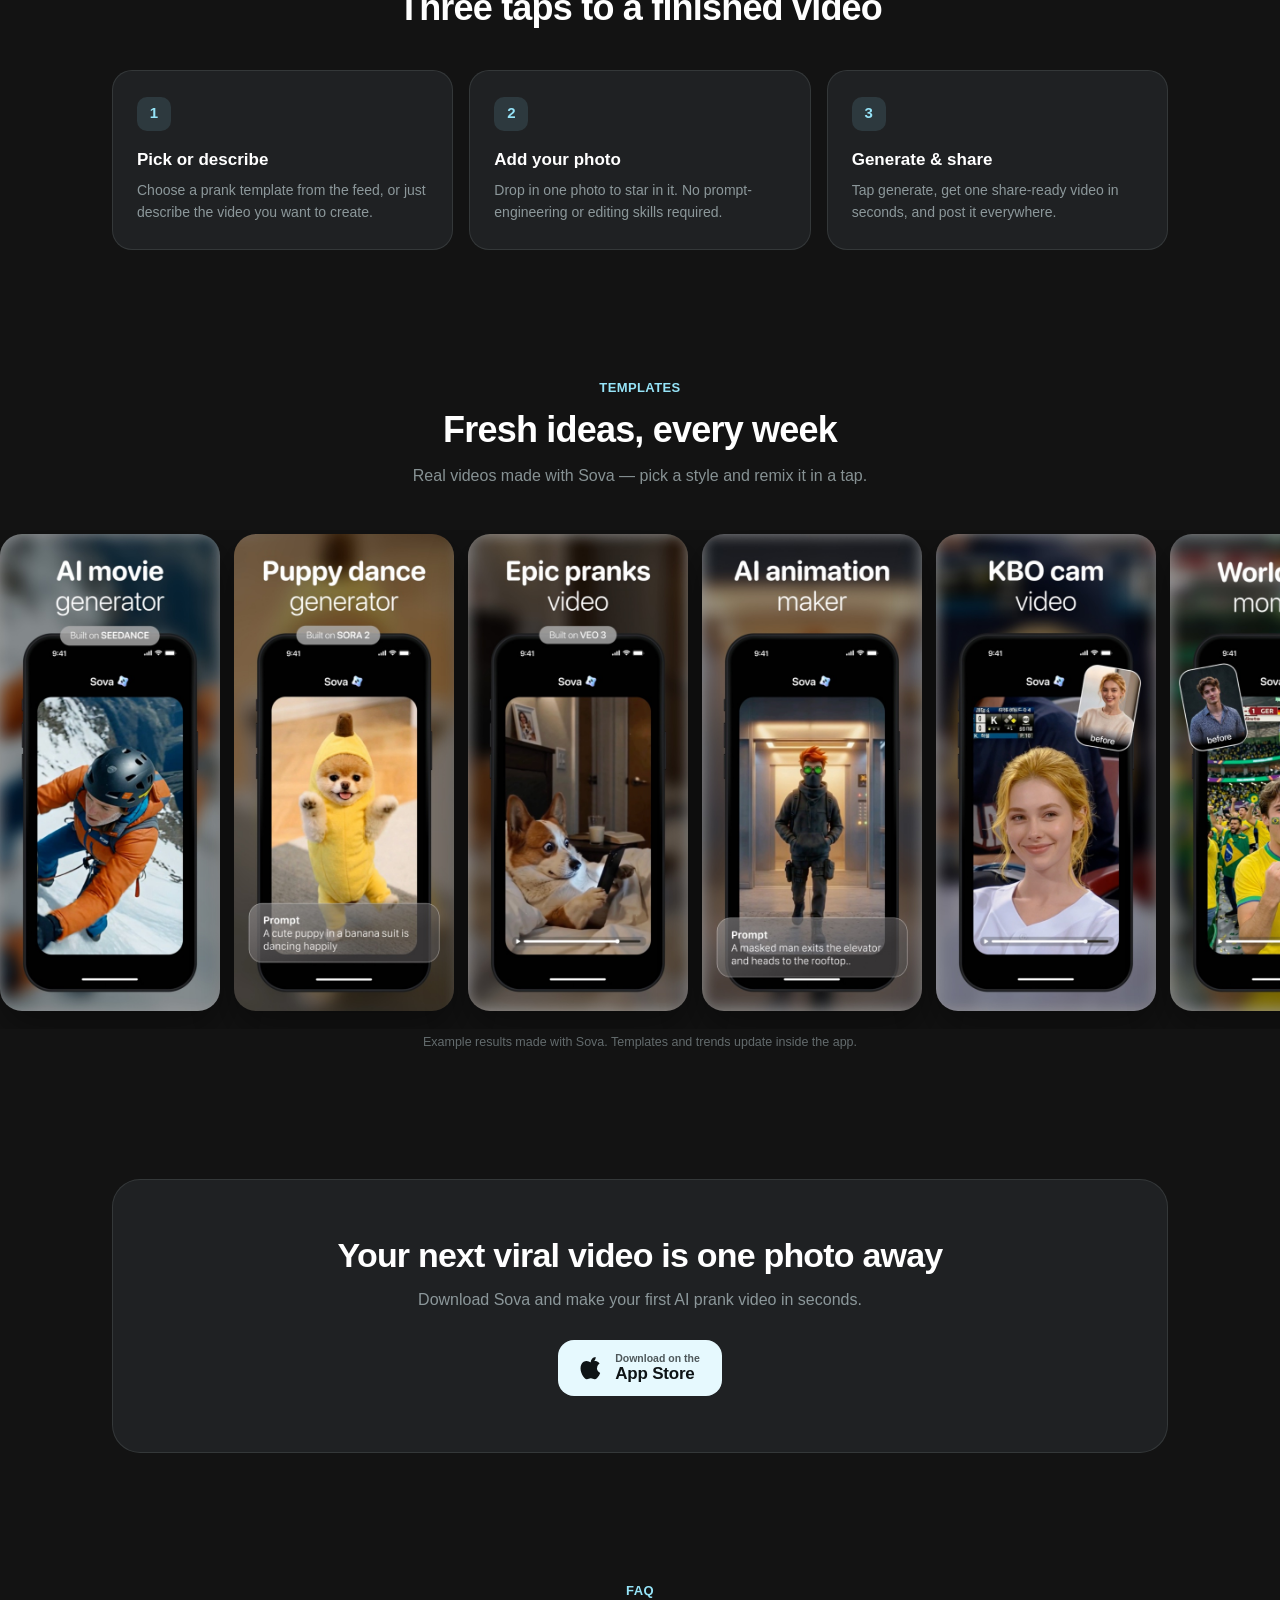
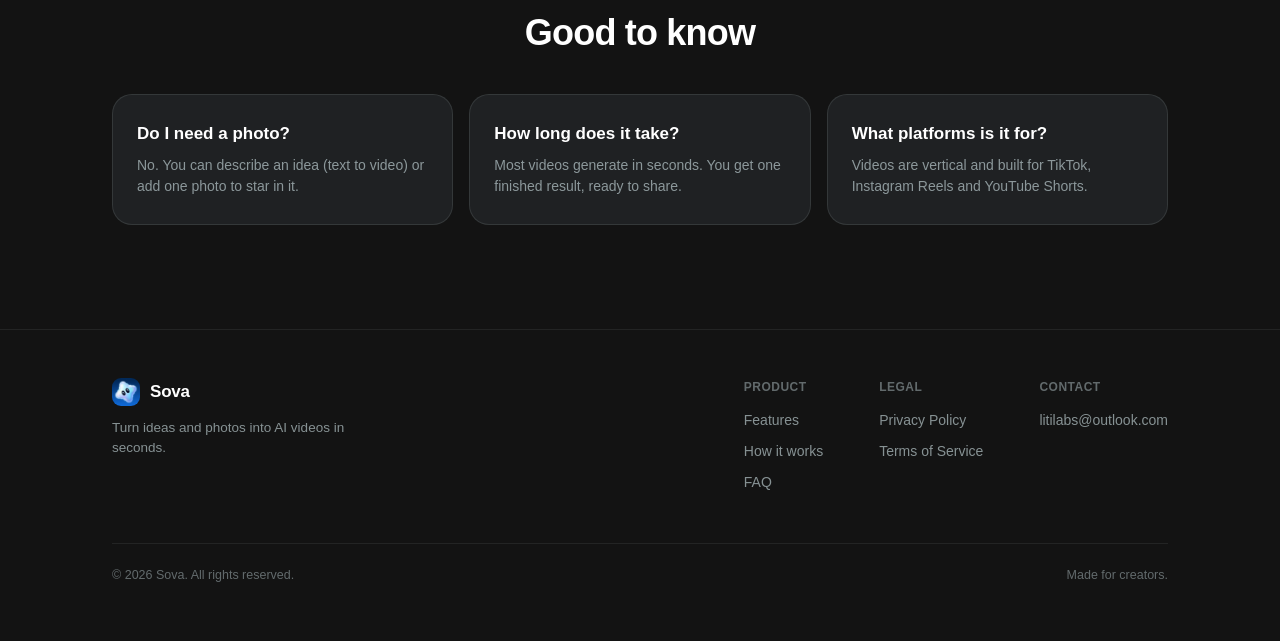
==== commit df7e24dc: "Use real app screenshots, app icon, and update contact email - Replace blank CSS demo phone + showca" ====
--- a/index.html
+++ b/index.html
@@ -8,6 +8,8 @@
 <meta property="og:title" content="Sova — AI prank video maker">
 <meta property="og:description" content="Turn any photo into a funny AI prank video in seconds.">
 <meta property="og:type" content="website">
+<link rel="icon" type="image/png" href="assets/favicon.png">
+<link rel="apple-touch-icon" href="assets/apple-touch-icon.png">
 <link rel="stylesheet" href="styles.css">
 </head>
 <body>
@@ -16,9 +18,7 @@
 <header class="nav">
   <div class="wrap nav-inner">
     <a class="brand" href="index.html" aria-label="Sova home">
-      <span class="logo" aria-hidden="true">
-        <svg viewBox="0 0 24 24" fill="none"><path d="M12 2l2.6 6.4L21 11l-6.4 2.6L12 20l-2.6-6.4L3 11l6.4-2.6L12 2z" fill="currentColor"/></svg>
-      </span>
+      <span class="logo"><img src="assets/icon.png" alt="Sova app icon" width="28" height="28"></span>
       <b>Sova</b>
     </a>
     <nav class="nav-links" aria-label="Primary">
@@ -48,35 +48,12 @@
       <p class="hero-note">iPhone · One tap, one result · No editing skills needed</p>
     </div>
 
-    <!-- phone preview (mirrors the app) -->
+    <!-- phone preview (real app screenshot) -->
     <div class="phone-stage">
-      <div class="phone" role="img" aria-label="Sova app preview showing the Explore feed">
-        <div class="p-sb"><span>9:41</span><i></i></div>
-        <div class="p-head">
-          <div class="p-brand">
-            <span class="p-logo" aria-hidden="true"><svg viewBox="0 0 24 24" fill="none"><path d="M12 2l2.6 6.4L21 11l-6.4 2.6L12 20l-2.6-6.4L3 11l6.4-2.6L12 2z" fill="currentColor"/></svg></span>
-            <b>Sova</b>
-          </div>
-          <span class="p-credit"><svg viewBox="0 0 24 24" fill="currentColor"><path d="M12 2l2.6 6.4L21 11l-6.4 2.6L12 20l-2.6-6.4L3 11l6.4-2.6L12 2z"/></svg>30</span>
-        </div>
-        <div class="p-body">
-          <div class="p-banner t3">
-            <span class="p-play" aria-hidden="true"><svg viewBox="0 0 24 24" fill="currentColor"><path d="M8 5v14l11-7z"/></svg></span>
-            <span class="nm">Prank of the week</span>
-          </div>
-          <div class="p-sectitle">Pranks</div>
-          <div class="p-row">
-            <div class="p-vcard t2"><span class="nm">Caught on cam</span></div>
-            <div class="p-vcard t5"><span class="nm">Body swap</span></div>
-            <div class="p-vcard t6"><span class="nm">Surprise</span></div>
-          </div>
-        </div>
-        <div class="p-tabbar">
-          <div class="p-tab on"><svg viewBox="0 0 24 24" fill="none" stroke="currentColor" stroke-width="2"><circle cx="11" cy="11" r="7"/><path d="M21 21l-4-4"/></svg><span>Explore</span></div>
-          <div class="p-tab"><svg viewBox="0 0 24 24" fill="currentColor"><path d="M12 3l1.6 4L18 8l-4 1.4L12 14l-1.6-4.6L6 8l4.4-1L12 3z"/></svg><span>Generate</span></div>
-          <div class="p-tab"><svg viewBox="0 0 24 24" fill="none" stroke="currentColor" stroke-width="2"><rect x="3" y="4" width="18" height="14" rx="2"/><path d="M3 14l5-4 4 3 3-2 6 5"/></svg><span>Gallery</span></div>
-        </div>
-      </div>
+      <img class="hero-shot"
+           src="assets/screens/movie-generator.jpg"
+           alt="Sova app turning a photo into an AI movie"
+           width="300" height="650" loading="eager" fetchpriority="high">
     </div>
   </div>
 </section>
@@ -157,18 +134,18 @@
     <div class="sec-head">
       <div class="kicker">Templates</div>
       <h2>Fresh ideas, every week</h2>
-      <p>A feed of trending prank and creator templates to remix in a tap.</p>
+      <p>Real videos made with Sova — pick a style and remix it in a tap.</p>
     </div>
   </div>
   <div class="showcase-rail">
-    <div class="show-tile t2"><span class="nm">Pranks</span></div>
-    <div class="show-tile t3"><span class="nm">Trends</span></div>
-    <div class="show-tile t6"><span class="nm">Dances</span></div>
-    <div class="show-tile t1"><span class="nm">Selfie to Video</span></div>
-    <div class="show-tile t5"><span class="nm">AI Art</span></div>
-    <div class="show-tile t4"><span class="nm">Social Ready</span></div>
-  </div>
-  <div class="wrap"><p class="showcase-caption">Illustrative template categories. Actual content updates inside the app.</p></div>
+    <img class="show-shot" src="assets/screens/movie-generator.jpg" alt="AI movie generator, built on Seedance" width="220" height="477" loading="lazy">
+    <img class="show-shot" src="assets/screens/puppy-dance.jpg" alt="Puppy dance generator, built on Sora 2" width="220" height="477" loading="lazy">
+    <img class="show-shot" src="assets/screens/epic-pranks.jpg" alt="Epic pranks video, built on Veo 3" width="220" height="477" loading="lazy">
+    <img class="show-shot" src="assets/screens/animation-maker.jpg" alt="AI animation maker" width="220" height="477" loading="lazy">
+    <img class="show-shot" src="assets/screens/kbo-cam.jpg" alt="KBO cam video with a before-and-after face" width="220" height="477" loading="lazy">
+    <img class="show-shot" src="assets/screens/world-cup.jpg" alt="World cup moment video with a before-and-after face" width="220" height="477" loading="lazy">
+  </div>
+  <div class="wrap"><p class="showcase-caption">Example results made with Sova. Templates and trends update inside the app.</p></div>
 </section>
 
 <!-- ===== CTA band ===== -->
@@ -217,7 +194,7 @@
     <div class="footer-grid">
       <div>
         <a class="brand" href="index.html">
-          <span class="logo" aria-hidden="true"><svg viewBox="0 0 24 24" fill="none"><path d="M12 2l2.6 6.4L21 11l-6.4 2.6L12 20l-2.6-6.4L3 11l6.4-2.6L12 2z" fill="currentColor"/></svg></span>
+          <span class="logo"><img src="assets/icon.png" alt="Sova app icon" width="28" height="28"></span>
           <b>Sova</b>
         </a>
         <p class="ftagline">Turn ideas and photos into AI videos in seconds.</p>
@@ -236,7 +213,7 @@
         </div>
         <div class="footer-col">
           <h4>Contact</h4>
-          <a href="mailto:hello@sova.app">hello@sova.app</a>
+          <a href="mailto:litilabs@outlook.com">litilabs@outlook.com</a>
         </div>
       </div>
     </div>
--- a/styles.css
+++ b/styles.css
@@ -61,11 +61,10 @@
 .logo {
   width: 28px; height: 28px;
   border-radius: 9px;
-  background: var(--accent);
-  display: flex; align-items: center; justify-content: center;
+  overflow: hidden;
   flex: 0 0 auto;
 }
-.logo svg { width: 15px; height: 15px; color: var(--cta-ink); }
+.logo img { width: 100%; height: 100%; object-fit: cover; display: block; }
 .brand b { font-size: 17px; font-weight: 700; letter-spacing: -0.2px; }
 .nav-links { display: flex; align-items: center; gap: 28px; }
 .nav-links a {
@@ -129,8 +128,15 @@
 .btn-lg { font-size: 15.5px; padding: 14px 24px; }
 .hero-note { font-size: 12.5px; color: var(--dim-2); margin-top: 18px; }
 
-/* ---------- phone mock ---------- */
+/* ---------- hero screenshot ---------- */
 .phone-stage { display: flex; justify-content: center; }
+.hero-shot {
+  width: 300px; max-width: 100%; height: auto;
+  border-radius: 30px;
+  box-shadow: 0 40px 80px rgba(0, 0, 0, 0.55);
+}
+
+/* ---------- phone mock (legacy, unused) ---------- */
 .phone {
   width: 290px; height: 600px;
   background: var(--bg);
@@ -256,14 +262,10 @@
   scroll-snap-type: x mandatory; -webkit-overflow-scrolling: touch;
 }
 .showcase-rail::-webkit-scrollbar { height: 0; }
-.show-tile {
-  flex: 0 0 auto; width: 180px; height: 300px; border-radius: 20px;
-  position: relative; overflow: hidden; scroll-snap-align: start;
-}
-.show-tile .nm {
-  position: absolute; left: 0; right: 0; bottom: 0; padding: 34px 16px 15px;
-  color: #fff; font-size: 16px; font-weight: 700;
-  background: linear-gradient(to top, rgba(8,10,12,.85), rgba(8,10,12,.25) 60%, rgba(8,10,12,0));
+.show-shot {
+  flex: 0 0 auto; width: 220px; height: auto; border-radius: 22px;
+  scroll-snap-align: start;
+  box-shadow: 0 18px 40px rgba(0, 0, 0, 0.4);
 }
 .showcase-caption { text-align: center; font-size: 12.5px; color: var(--dim-2); margin-top: 4px; }
 
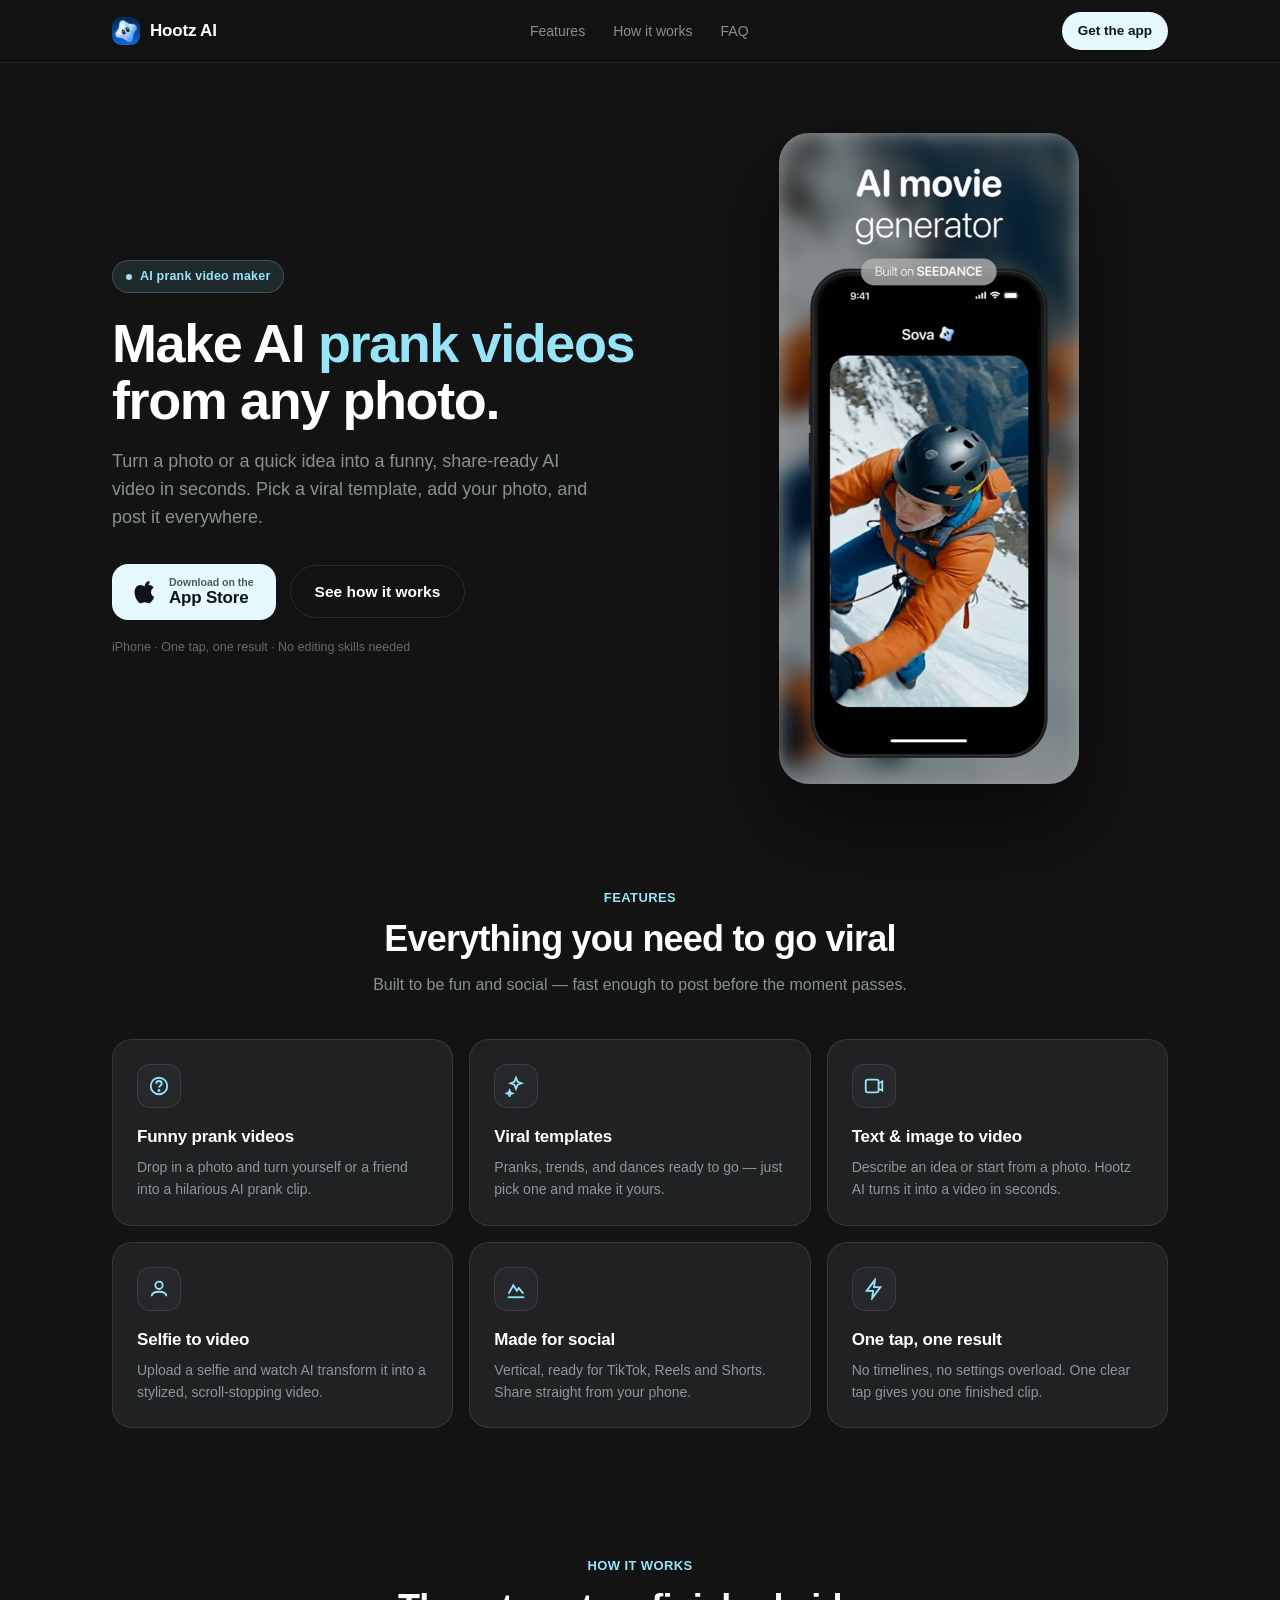
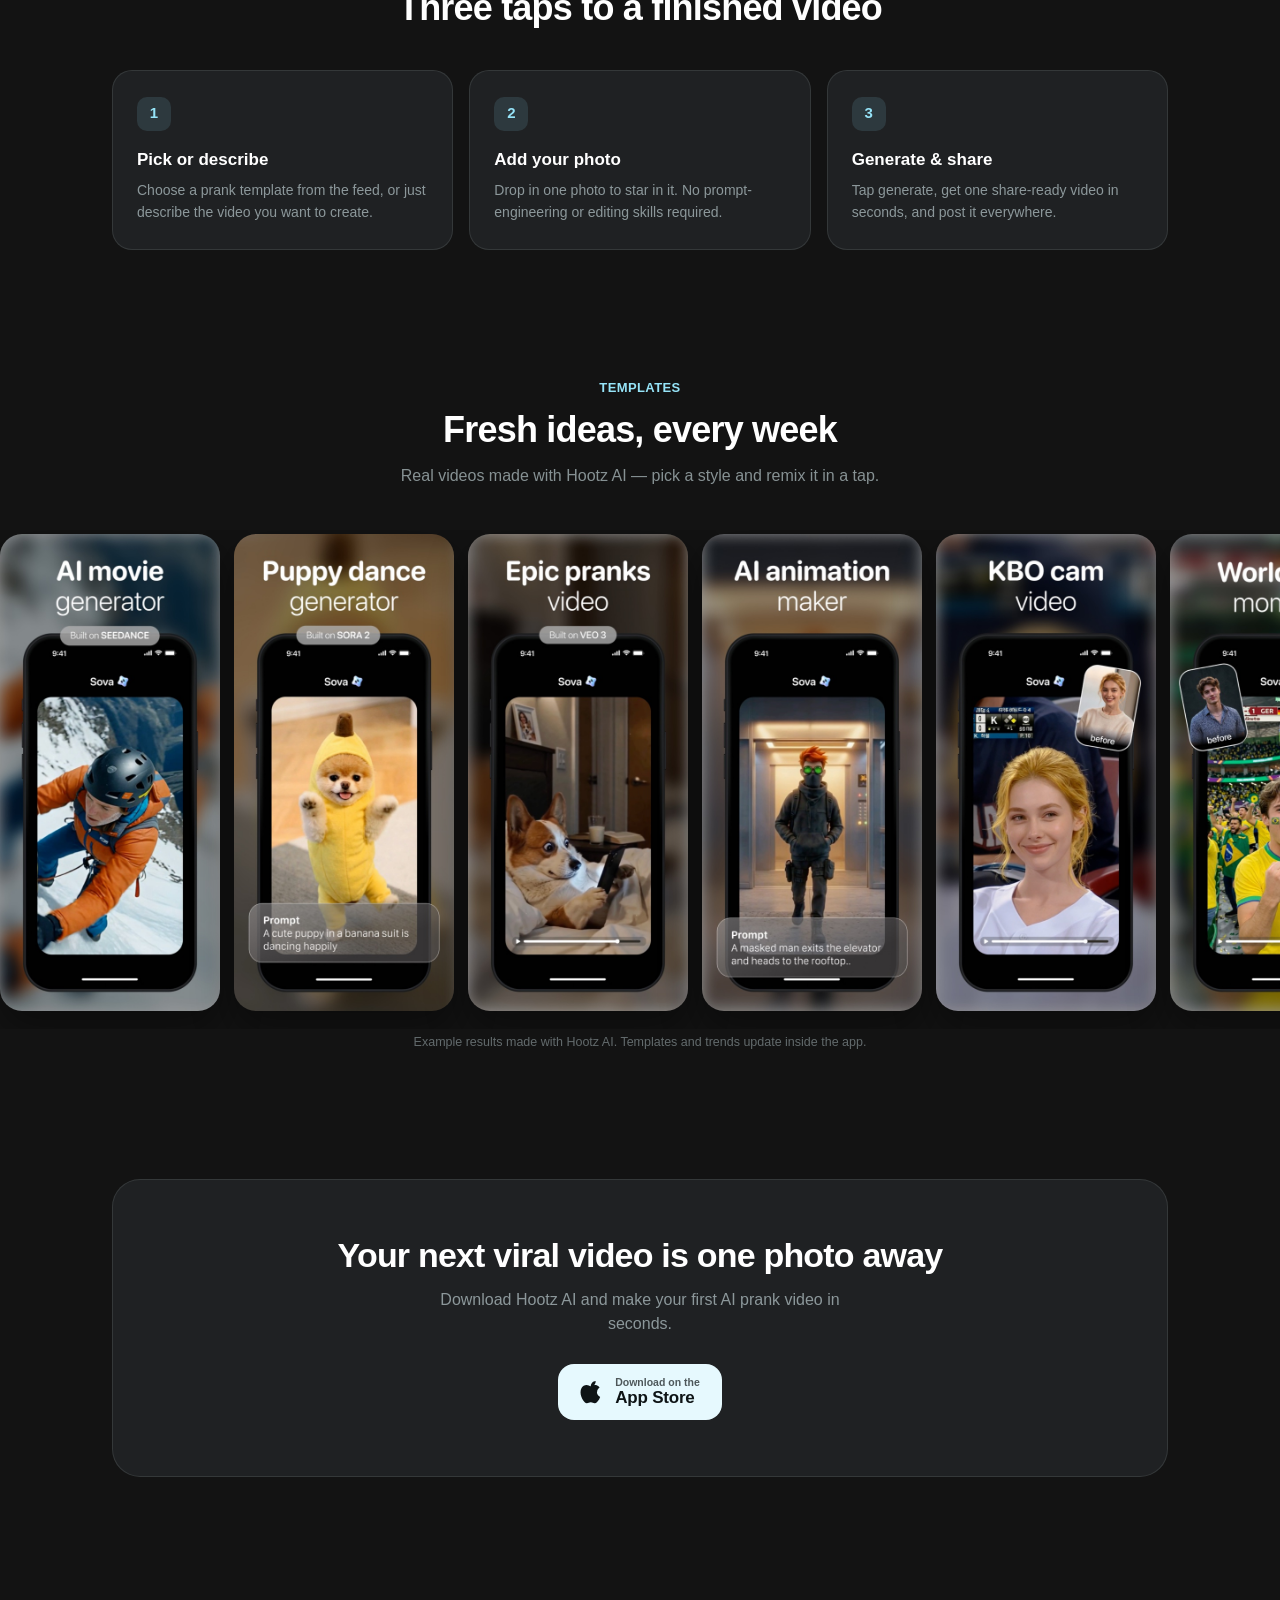
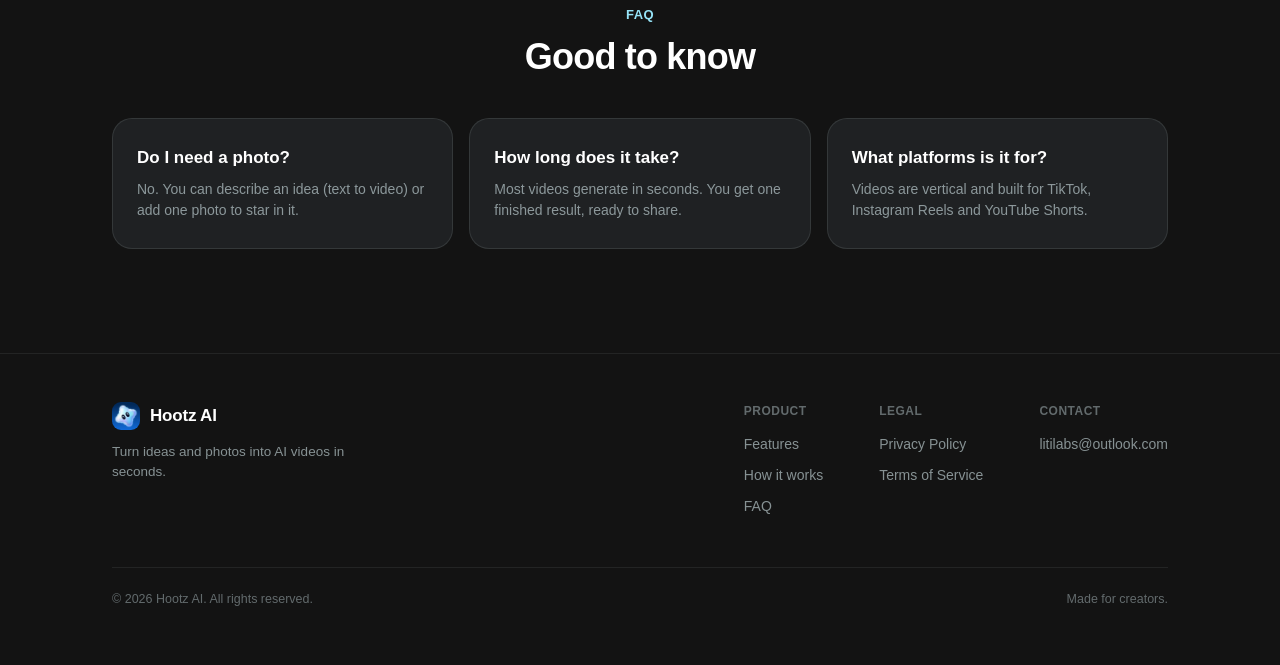
==== commit 0c83006e: "Rename app from Sova to Hootz AI across the site Co-Authored-By: Claude Fable 5 <noreply@anthropic.c" ====
--- a/index.html
+++ b/index.html
@@ -3,9 +3,9 @@
 <head>
 <meta charset="UTF-8">
 <meta name="viewport" content="width=device-width, initial-scale=1.0">
-<title>Sova — Make AI prank videos from any photo</title>
-<meta name="description" content="Sova turns a photo or idea into a funny, share-ready AI prank video in seconds. Viral templates, selfie-to-video, and AI art — made for TikTok, Reels and Shorts.">
-<meta property="og:title" content="Sova — AI prank video maker">
+<title>Hootz AI — Make AI prank videos from any photo</title>
+<meta name="description" content="Hootz AI turns a photo or idea into a funny, share-ready AI prank video in seconds. Viral templates, selfie-to-video, and AI art — made for TikTok, Reels and Shorts.">
+<meta property="og:title" content="Hootz AI — AI prank video maker">
 <meta property="og:description" content="Turn any photo into a funny AI prank video in seconds.">
 <meta property="og:type" content="website">
 <link rel="icon" type="image/png" href="assets/favicon.png">
@@ -17,9 +17,9 @@
 <!-- ===== Nav ===== -->
 <header class="nav">
   <div class="wrap nav-inner">
-    <a class="brand" href="index.html" aria-label="Sova home">
-      <span class="logo"><img src="assets/icon.png" alt="Sova app icon" width="28" height="28"></span>
-      <b>Sova</b>
+    <a class="brand" href="index.html" aria-label="Hootz AI home">
+      <span class="logo"><img src="assets/icon.png" alt="Hootz AI app icon" width="28" height="28"></span>
+      <b>Hootz AI</b>
     </a>
     <nav class="nav-links" aria-label="Primary">
       <a href="#features">Features</a>
@@ -39,7 +39,7 @@
       <p class="lead">Turn a photo or a quick idea into a funny, share-ready AI video in seconds.
         Pick a viral template, add your photo, and post it everywhere.</p>
       <div class="hero-actions" id="download">
-        <a class="btn-store" href="https://apps.apple.com/app/id6783402515" target="_blank" rel="noopener" aria-label="Download Sova on the App Store">
+        <a class="btn-store" href="https://apps.apple.com/app/id6783402515" target="_blank" rel="noopener" aria-label="Download Hootz AI on the App Store">
           <svg viewBox="0 0 24 24" fill="currentColor" aria-hidden="true"><path d="M17.05 12.04c-.03-3.08 2.5-4.55 2.62-4.62-1.43-2.09-3.66-2.38-4.45-2.41-1.9-.19-3.7 1.12-4.66 1.12-.95 0-2.43-1.09-4-1.06-2.06.03-3.95 1.2-5.01 3.04-2.13 3.7-.55 9.18 1.53 12.19 1.01 1.47 2.22 3.12 3.81 3.06 1.52-.06 2.1-.99 3.94-.99 1.84 0 2.36.99 3.97.96 1.64-.03 2.68-1.5 3.69-2.98 1.16-1.71 1.64-3.37 1.66-3.46-.04-.02-3.19-1.23-3.22-4.84zM14.39 4.78c.84-1.02 1.41-2.44 1.25-3.85-1.21.05-2.68.81-3.55 1.83-.78.9-1.46 2.34-1.28 3.72 1.35.1 2.73-.69 3.58-1.7z"/></svg>
           <span class="st"><small>Download on the</small><b>App Store</b></span>
         </a>
@@ -52,7 +52,7 @@
     <div class="phone-stage">
       <img class="hero-shot"
            src="assets/screens/movie-generator.jpg"
-           alt="Sova app turning a photo into an AI movie"
+           alt="Hootz AI app turning a photo into an AI movie"
            width="300" height="650" loading="eager" fetchpriority="high">
     </div>
   </div>
@@ -80,7 +80,7 @@
       <div class="feature">
         <div class="ic"><svg viewBox="0 0 24 24" fill="none" stroke="currentColor" stroke-width="2"><rect x="3" y="5" width="14" height="14" rx="2"/><path d="M17 9l4-2v10l-4-2"/></svg></div>
         <h3>Text &amp; image to video</h3>
-        <p>Describe an idea or start from a photo. Sova turns it into a video in seconds.</p>
+        <p>Describe an idea or start from a photo. Hootz AI turns it into a video in seconds.</p>
       </div>
       <div class="feature">
         <div class="ic"><svg viewBox="0 0 24 24" fill="none" stroke="currentColor" stroke-width="2"><circle cx="12" cy="8" r="4"/><path d="M4 20c0-3.3 3.6-5 8-5s8 1.7 8 5"/></svg></div>
@@ -134,7 +134,7 @@
     <div class="sec-head">
       <div class="kicker">Templates</div>
       <h2>Fresh ideas, every week</h2>
-      <p>Real videos made with Sova — pick a style and remix it in a tap.</p>
+      <p>Real videos made with Hootz AI — pick a style and remix it in a tap.</p>
     </div>
   </div>
   <div class="showcase-rail">
@@ -145,7 +145,7 @@
     <img class="show-shot" src="assets/screens/kbo-cam.jpg" alt="KBO cam video with a before-and-after face" width="220" height="477" loading="lazy">
     <img class="show-shot" src="assets/screens/world-cup.jpg" alt="World cup moment video with a before-and-after face" width="220" height="477" loading="lazy">
   </div>
-  <div class="wrap"><p class="showcase-caption">Example results made with Sova. Templates and trends update inside the app.</p></div>
+  <div class="wrap"><p class="showcase-caption">Example results made with Hootz AI. Templates and trends update inside the app.</p></div>
 </section>
 
 <!-- ===== CTA band ===== -->
@@ -153,9 +153,9 @@
   <div class="wrap">
     <div class="cta-band">
       <h2>Your next viral video is one photo away</h2>
-      <p>Download Sova and make your first AI prank video in seconds.</p>
+      <p>Download Hootz AI and make your first AI prank video in seconds.</p>
       <div class="actions">
-        <a class="btn-store" href="https://apps.apple.com/app/id6783402515" target="_blank" rel="noopener" aria-label="Download Sova on the App Store">
+        <a class="btn-store" href="https://apps.apple.com/app/id6783402515" target="_blank" rel="noopener" aria-label="Download Hootz AI on the App Store">
           <svg viewBox="0 0 24 24" fill="currentColor" aria-hidden="true"><path d="M17.05 12.04c-.03-3.08 2.5-4.55 2.62-4.62-1.43-2.09-3.66-2.38-4.45-2.41-1.9-.19-3.7 1.12-4.66 1.12-.95 0-2.43-1.09-4-1.06-2.06.03-3.95 1.2-5.01 3.04-2.13 3.7-.55 9.18 1.53 12.19 1.01 1.47 2.22 3.12 3.81 3.06 1.52-.06 2.1-.99 3.94-.99 1.84 0 2.36.99 3.97.96 1.64-.03 2.68-1.5 3.69-2.98 1.16-1.71 1.64-3.37 1.66-3.46-.04-.02-3.19-1.23-3.22-4.84zM14.39 4.78c.84-1.02 1.41-2.44 1.25-3.85-1.21.05-2.68.81-3.55 1.83-.78.9-1.46 2.34-1.28 3.72 1.35.1 2.73-.69 3.58-1.7z"/></svg>
           <span class="st"><small>Download on the</small><b>App Store</b></span>
         </a>
@@ -194,8 +194,8 @@
     <div class="footer-grid">
       <div>
         <a class="brand" href="index.html">
-          <span class="logo"><img src="assets/icon.png" alt="Sova app icon" width="28" height="28"></span>
-          <b>Sova</b>
+          <span class="logo"><img src="assets/icon.png" alt="Hootz AI app icon" width="28" height="28"></span>
+          <b>Hootz AI</b>
         </a>
         <p class="ftagline">Turn ideas and photos into AI videos in seconds.</p>
       </div>
@@ -218,7 +218,7 @@
       </div>
     </div>
     <div class="footer-bottom">
-      <span>© 2026 Sova. All rights reserved.</span>
+      <span>© 2026 Hootz AI. All rights reserved.</span>
       <span>Made for creators.</span>
     </div>
   </div>
--- a/styles.css
+++ b/styles.css
@@ -1,5 +1,5 @@
-/* Sova — landing site styles
-   Brand tokens lifted from the app mockups (mockups/sova-mockups.html).
+/* Hootz AI — landing site styles
+   Brand tokens lifted from the app mockups.
    Only 3 brand colors: bg #131313, accent #96E4F8, CTA/secondary #E6F9FE.
    Solid colors, no gradients (one exception: the tile bottom scrim). */
 
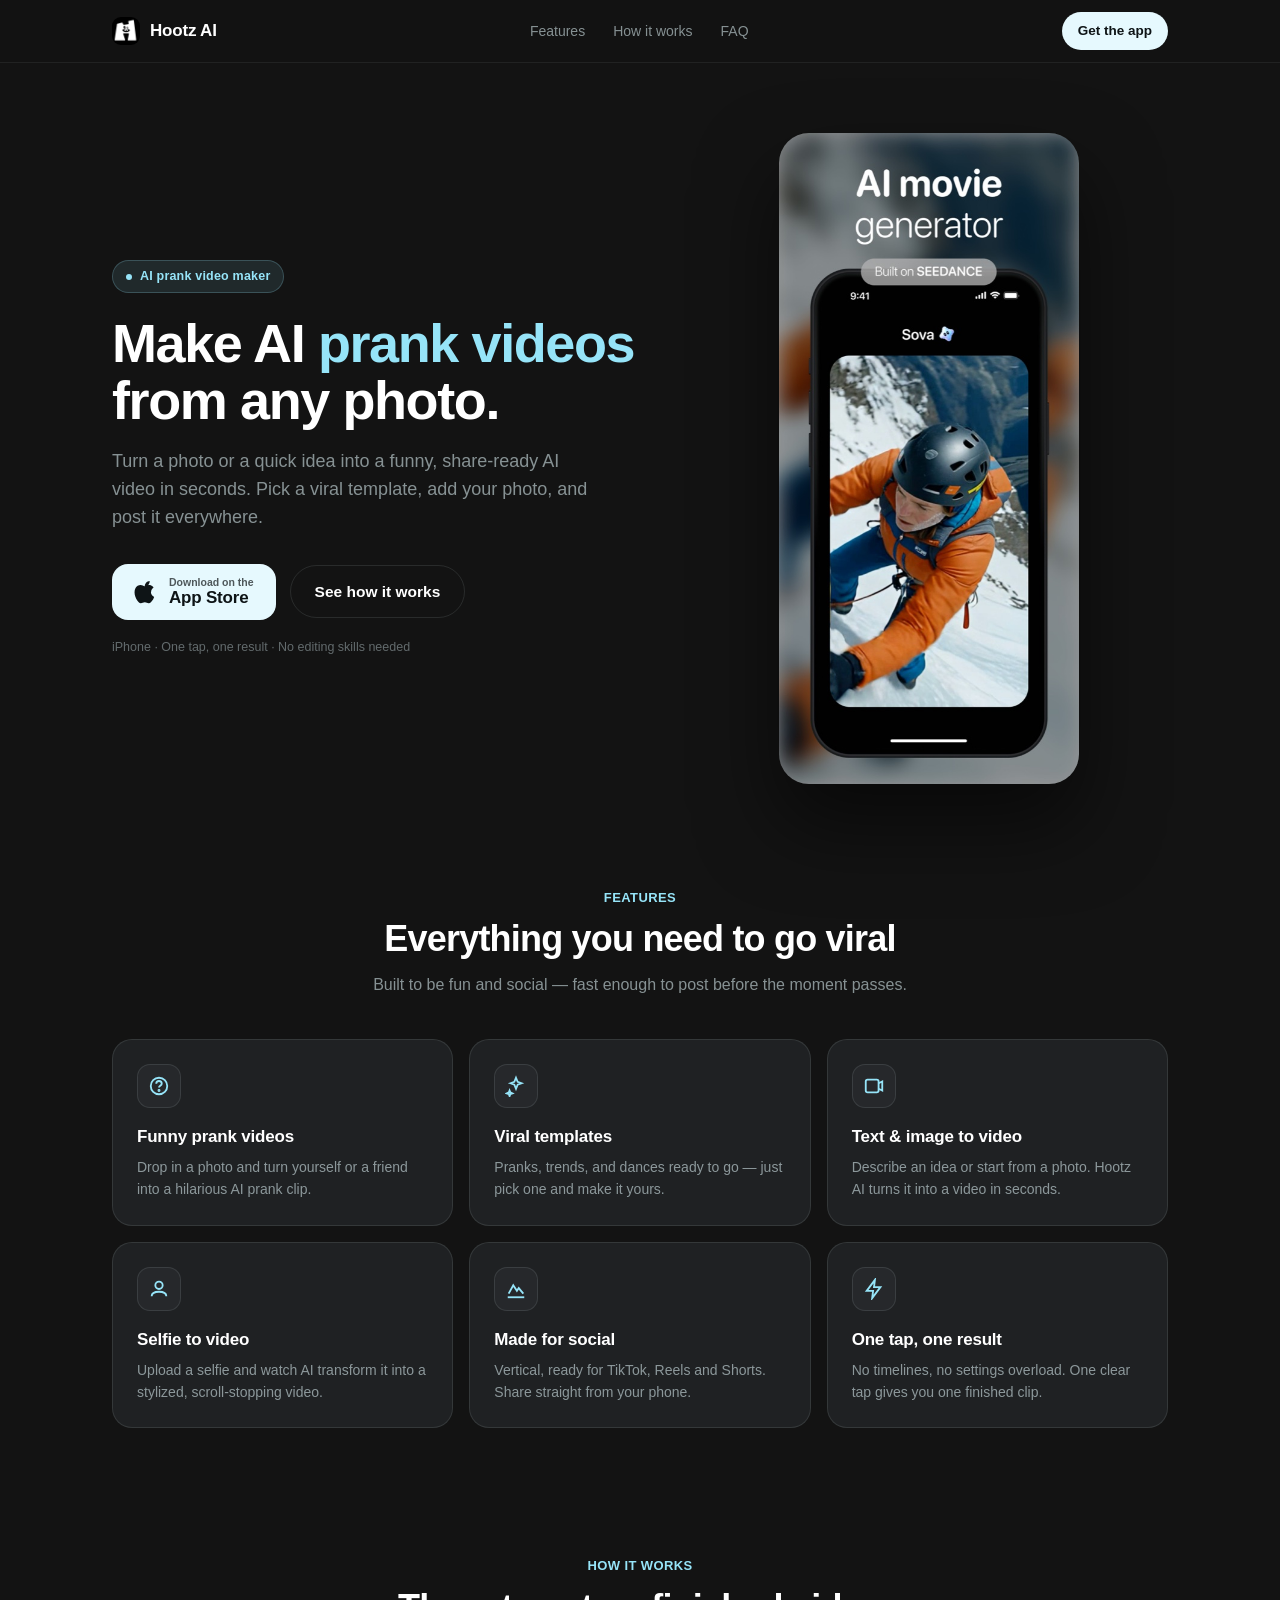
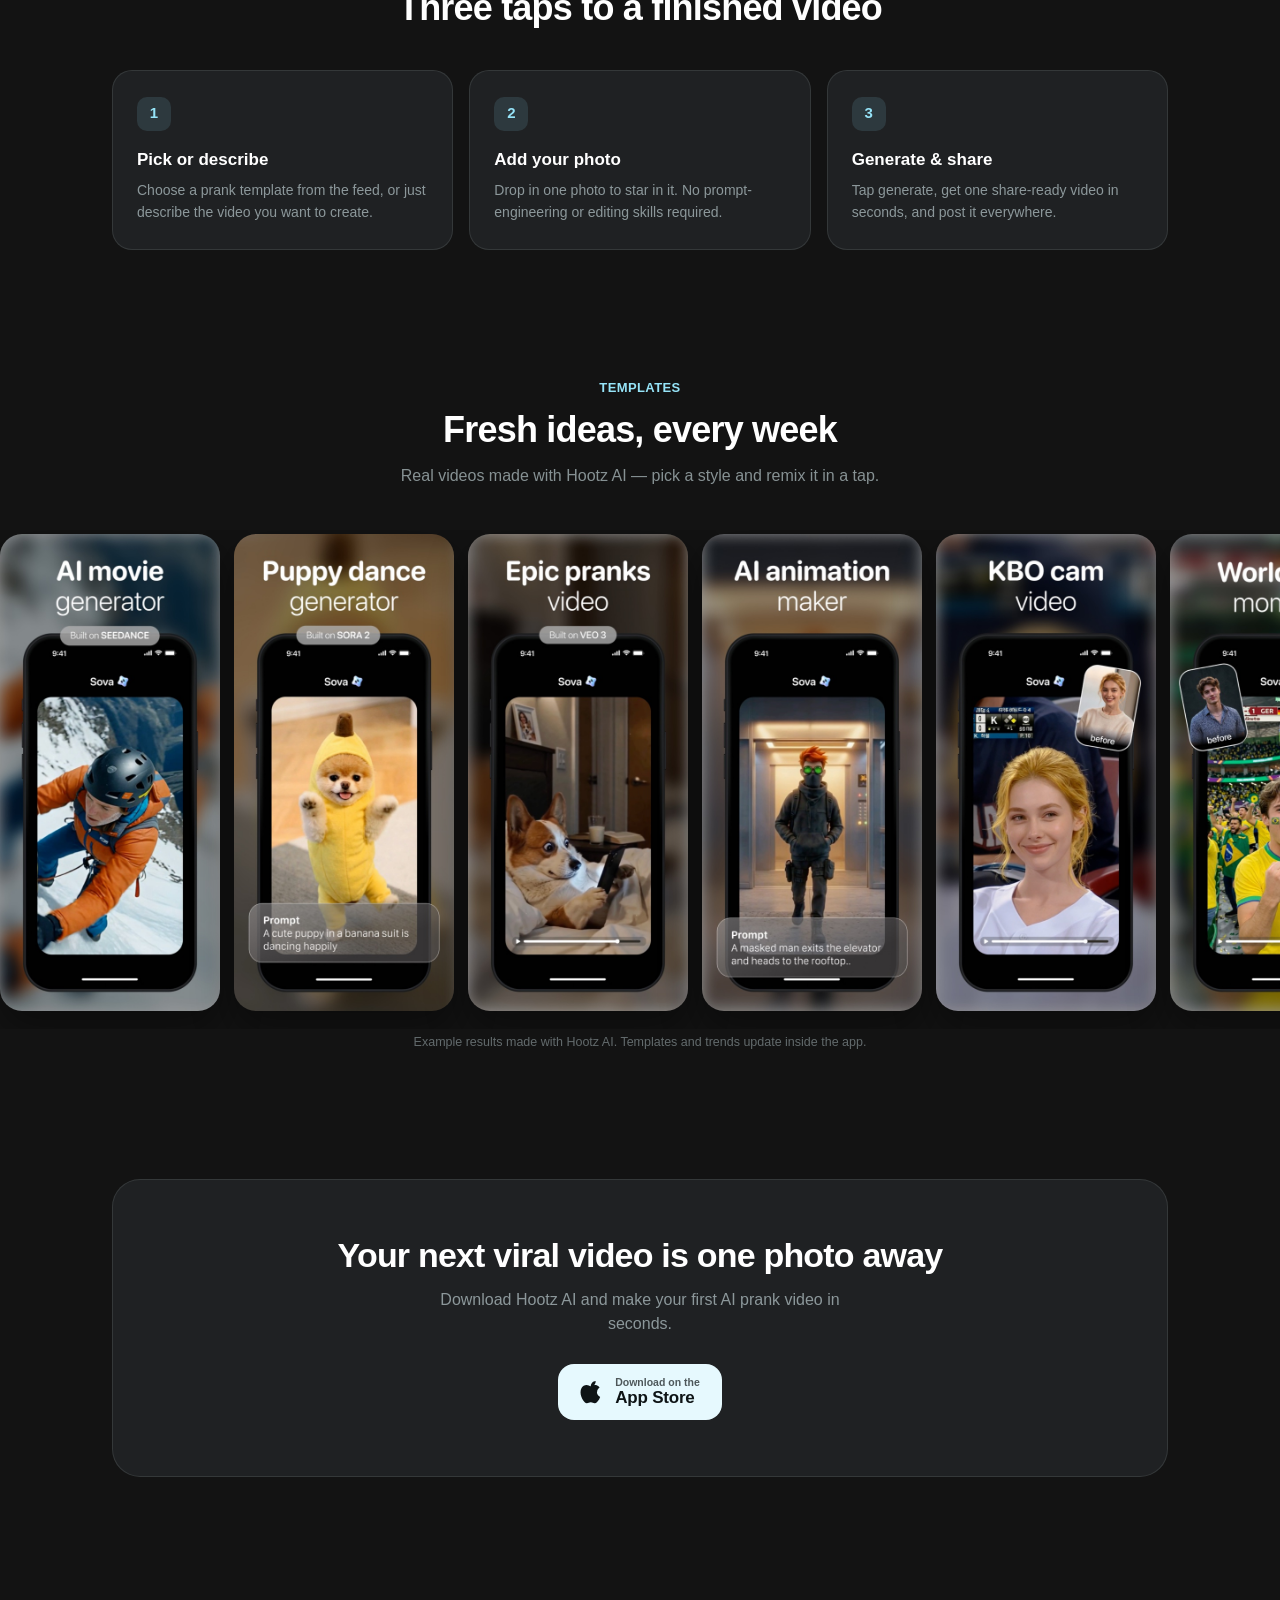
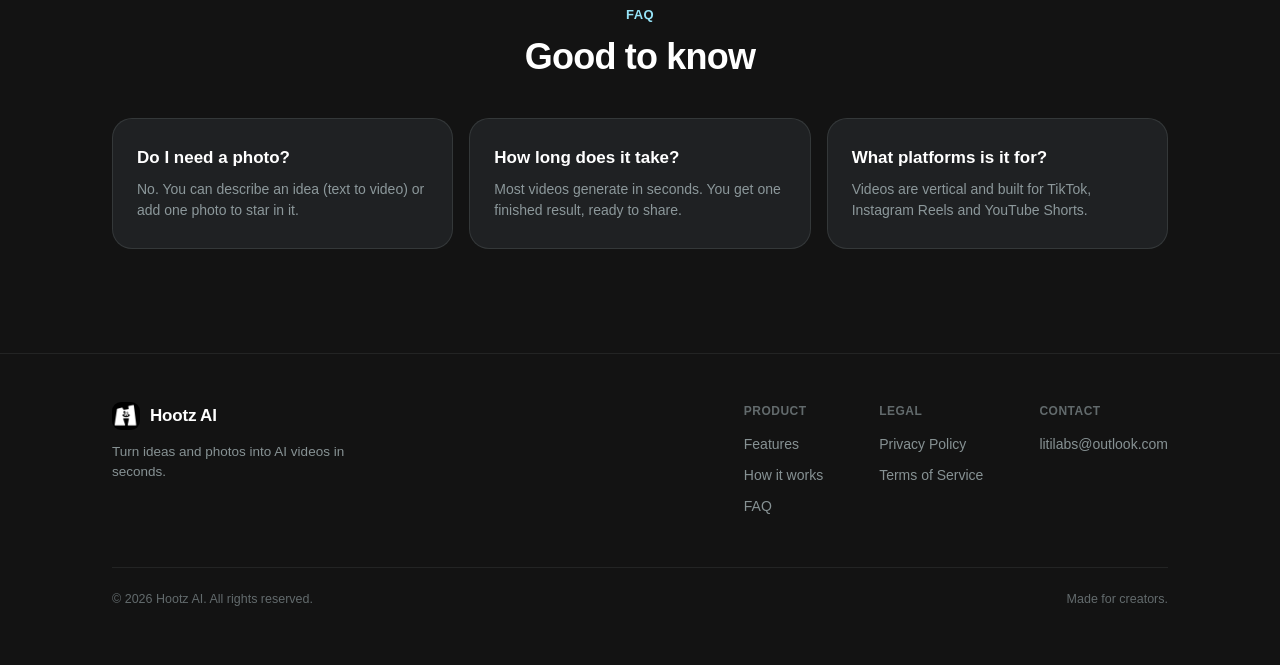
==== commit 9f644f09: "Cache-bust icon links so browsers drop the old icon Co-Authored-By: Claude Opus 5.5 <noreply@anthrop" ====
--- a/index.html
+++ b/index.html
@@ -8,8 +8,8 @@
 <meta property="og:title" content="Hootz AI — AI prank video maker">
 <meta property="og:description" content="Turn any photo into a funny AI prank video in seconds.">
 <meta property="og:type" content="website">
-<link rel="icon" type="image/png" href="assets/favicon.png">
-<link rel="apple-touch-icon" href="assets/apple-touch-icon.png">
+<link rel="icon" type="image/png" href="assets/favicon.png?v=2">
+<link rel="apple-touch-icon" href="assets/apple-touch-icon.png?v=2">
 <link rel="stylesheet" href="styles.css">
 </head>
 <body>
@@ -18,7 +18,7 @@
 <header class="nav">
   <div class="wrap nav-inner">
     <a class="brand" href="index.html" aria-label="Hootz AI home">
-      <span class="logo"><img src="assets/icon.png" alt="Hootz AI app icon" width="28" height="28"></span>
+      <span class="logo"><img src="assets/icon.png?v=2" alt="Hootz AI app icon" width="28" height="28"></span>
       <b>Hootz AI</b>
     </a>
     <nav class="nav-links" aria-label="Primary">
@@ -194,7 +194,7 @@
     <div class="footer-grid">
       <div>
         <a class="brand" href="index.html">
-          <span class="logo"><img src="assets/icon.png" alt="Hootz AI app icon" width="28" height="28"></span>
+          <span class="logo"><img src="assets/icon.png?v=2" alt="Hootz AI app icon" width="28" height="28"></span>
           <b>Hootz AI</b>
         </a>
         <p class="ftagline">Turn ideas and photos into AI videos in seconds.</p>
--- a/styles.css
+++ b/styles.css
@@ -304,6 +304,7 @@
   font-size: 13.5px; color: var(--dim); line-height: 1.6;
 }
 .legal-doc h2 { font-size: 21px; font-weight: 700; letter-spacing: -0.3px; margin: 36px 0 12px; }
+.legal-doc h3 { font-size: 16.5px; font-weight: 700; letter-spacing: -0.2px; margin: 24px 0 8px; }
 .legal-doc p { font-size: 15px; color: var(--val); margin: 12px 0; line-height: 1.7; }
 .legal-doc ul { margin: 12px 0 12px 22px; }
 .legal-doc li { font-size: 15px; color: var(--val); margin: 7px 0; line-height: 1.6; }
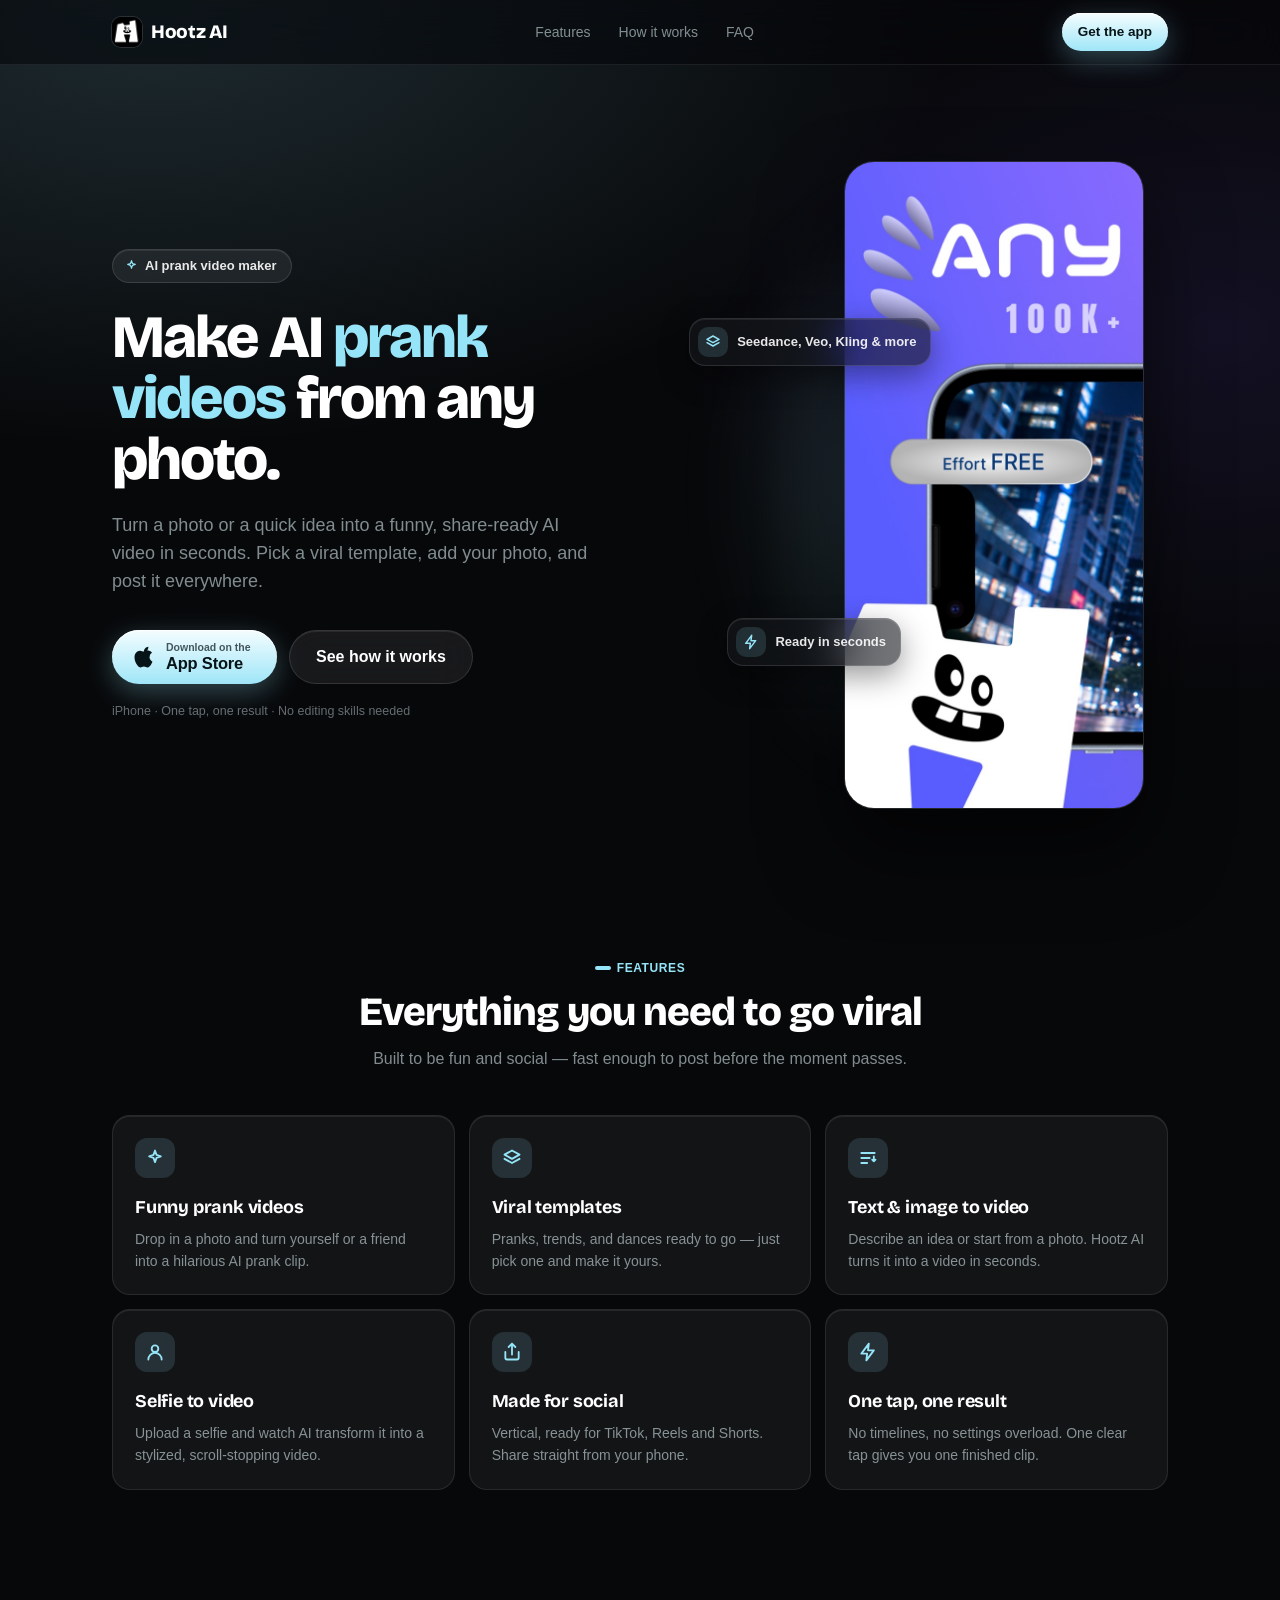
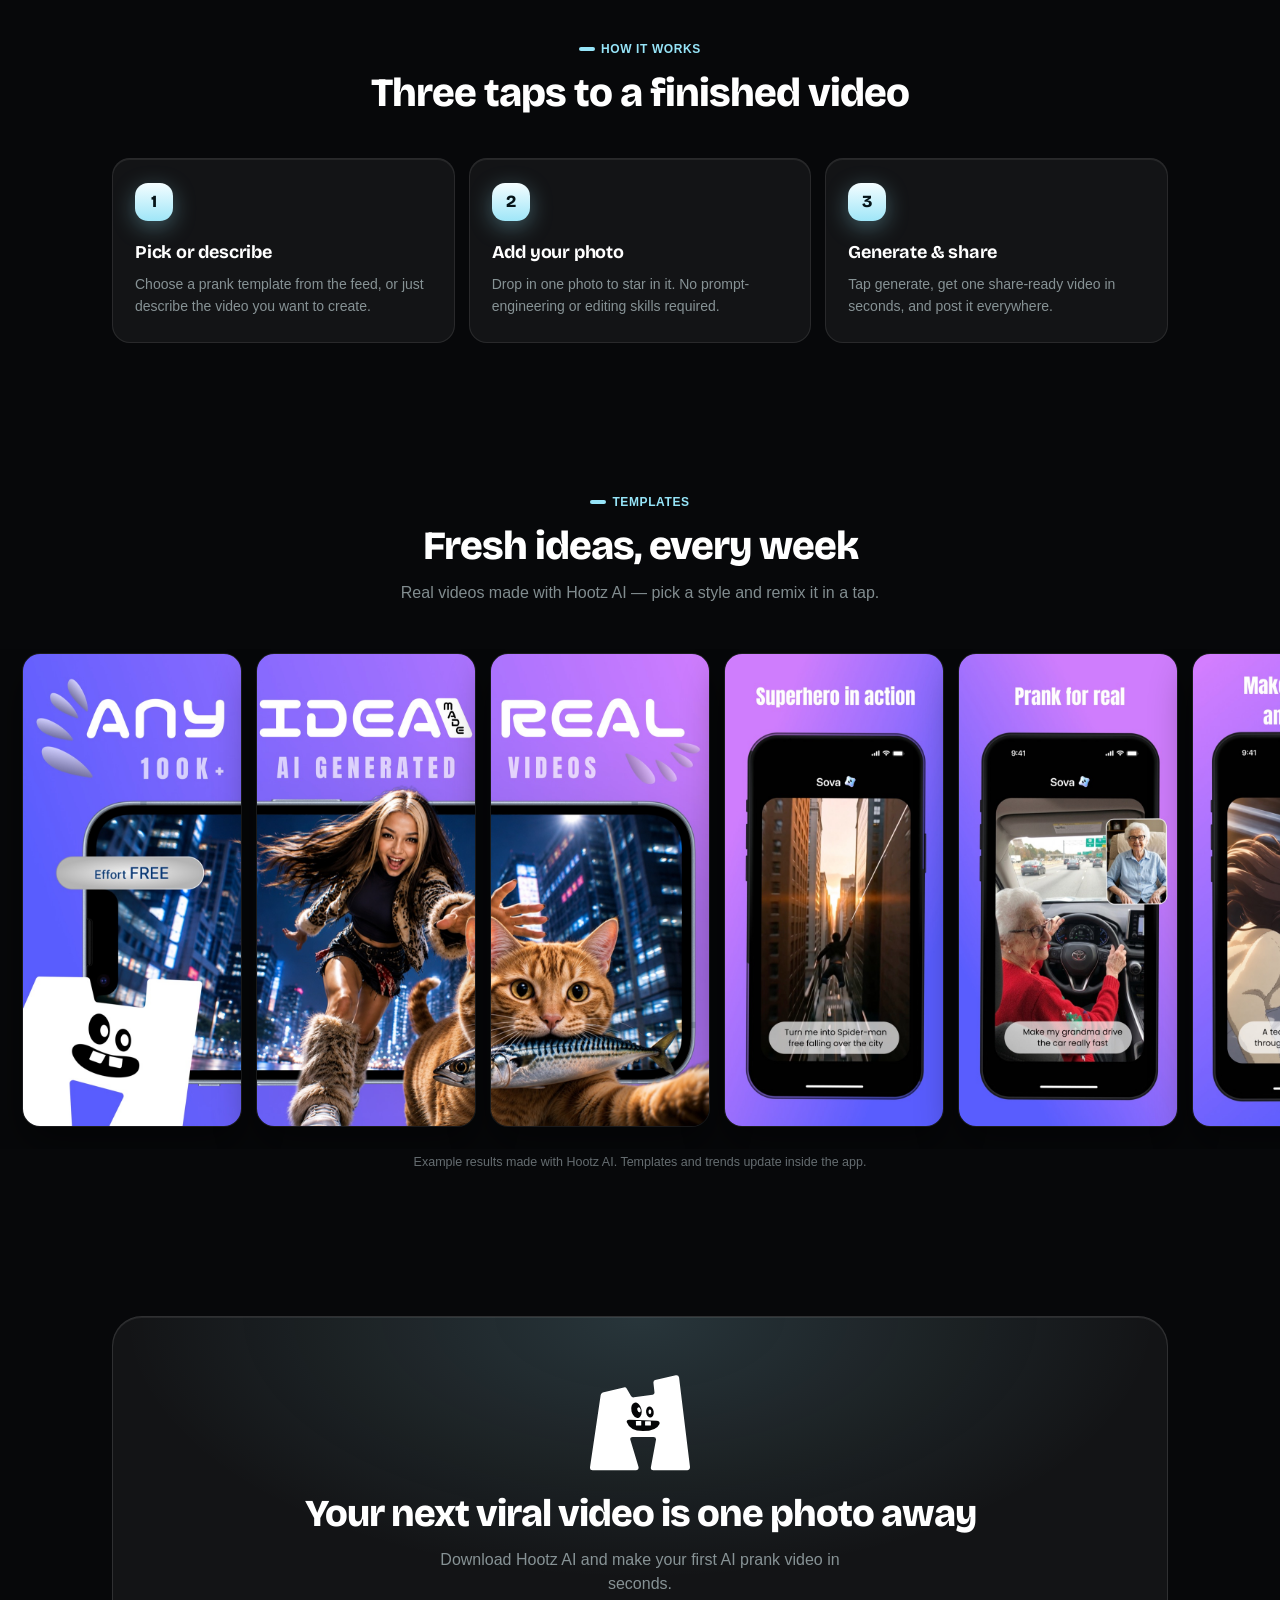
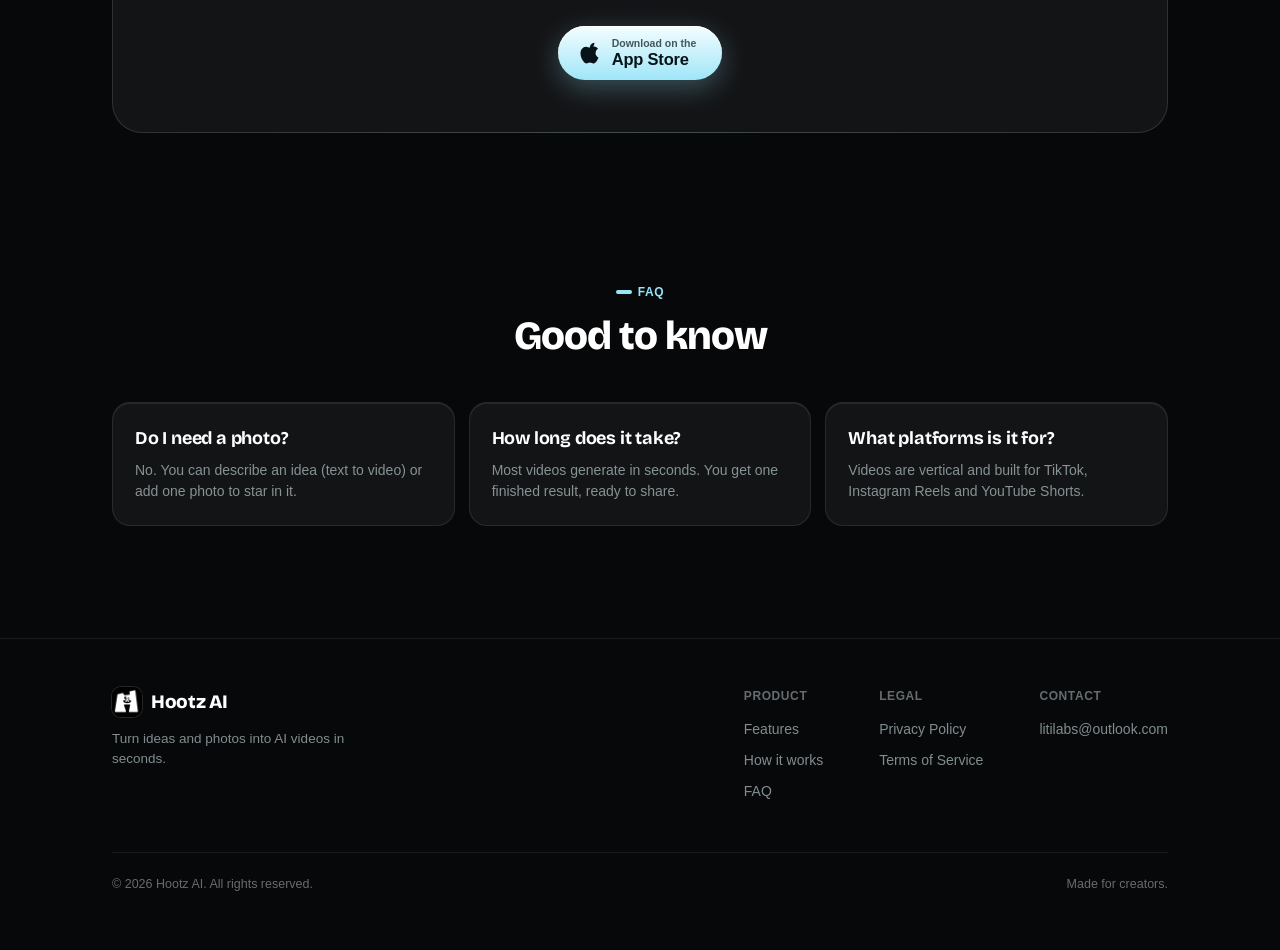
==== commit e6d71df6: "Redesign the site to match the app's new UI, and use the new App Store screenshots Co-Authored-By: C" ====
--- a/index.html
+++ b/index.html
@@ -10,7 +10,10 @@
 <meta property="og:type" content="website">
 <link rel="icon" type="image/png" href="assets/favicon.png?v=2">
 <link rel="apple-touch-icon" href="assets/apple-touch-icon.png?v=2">
-<link rel="stylesheet" href="styles.css">
+<link rel="preconnect" href="https://fonts.googleapis.com">
+<link rel="preconnect" href="https://fonts.gstatic.com" crossorigin>
+<link rel="stylesheet" href="https://fonts.googleapis.com/css2?family=Bricolage+Grotesque:opsz,wght@12..96,600..800&display=swap">
+<link rel="stylesheet" href="styles.css?v=2">
 </head>
 <body>
 
@@ -18,7 +21,7 @@
 <header class="nav">
   <div class="wrap nav-inner">
     <a class="brand" href="index.html" aria-label="Hootz AI home">
-      <span class="logo"><img src="assets/icon.png?v=2" alt="Hootz AI app icon" width="28" height="28"></span>
+      <span class="logo"><img src="assets/icon.png?v=2" alt="Hootz AI app icon" width="30" height="30"></span>
       <b>Hootz AI</b>
     </a>
     <nav class="nav-links" aria-label="Primary">
@@ -34,7 +37,7 @@
 <section class="hero" id="top">
   <div class="wrap hero-grid">
     <div class="hero-copy">
-      <span class="eyebrow"><i></i> AI prank video maker</span>
+      <span class="eyebrow glass"><svg viewBox="0 0 24 24" fill="none" stroke="currentColor" stroke-width="2.2" stroke-linecap="round" stroke-linejoin="round" aria-hidden="true"><path d="M12 3l1.8 5.2L19 10l-5.2 1.8L12 17l-1.8-5.2L5 10l5.2-1.8z"/></svg> AI prank video maker</span>
       <h1>Make AI <span class="hl">prank videos</span> from any photo.</h1>
       <p class="lead">Turn a photo or a quick idea into a funny, share-ready AI video in seconds.
         Pick a viral template, add your photo, and post it everywhere.</p>
@@ -50,9 +53,11 @@
 
     <!-- phone preview (real app screenshot) -->
     <div class="phone-stage">
+      <span class="float-chip a"><span class="ic"><svg viewBox="0 0 24 24" fill="none" stroke="currentColor" stroke-width="2.2" stroke-linecap="round" stroke-linejoin="round" aria-hidden="true"><path d="M12 3l9 5-9 5-9-5zM3 13l9 5 9-5"/></svg></span>Seedance, Veo, Kling &amp; more</span>
+      <span class="float-chip b"><span class="ic"><svg viewBox="0 0 24 24" fill="none" stroke="currentColor" stroke-width="2.2" stroke-linecap="round" stroke-linejoin="round" aria-hidden="true"><path d="M13 2L4 14h7l-1 8 9-12h-7z"/></svg></span>Ready in seconds</span>
       <img class="hero-shot"
-           src="assets/screens/movie-generator.jpg"
-           alt="Hootz AI app turning a photo into an AI movie"
+           src="assets/screens/1-any-100k.jpg"
+           alt="Hootz AI: any idea, 100K+ effort-free AI videos"
            width="300" height="650" loading="eager" fetchpriority="high">
     </div>
   </div>
@@ -67,33 +72,33 @@
       <p>Built to be fun and social — fast enough to post before the moment passes.</p>
     </div>
     <div class="features">
-      <div class="feature">
-        <div class="ic"><svg viewBox="0 0 24 24" fill="none" stroke="currentColor" stroke-width="2"><circle cx="12" cy="12" r="9"/><path d="M9 9.5a3 3 0 0 1 6 0c0 2-3 2.5-3 4"/><circle cx="12" cy="17" r="0.6" fill="currentColor"/></svg></div>
+      <div class="feature card">
+        <div class="ic"><svg viewBox="0 0 24 24" fill="none" stroke="currentColor" stroke-width="2.2" stroke-linecap="round" stroke-linejoin="round" aria-hidden="true"><path d="M12 3l1.8 5.2L19 10l-5.2 1.8L12 17l-1.8-5.2L5 10l5.2-1.8z"/></svg></div>
         <h3>Funny prank videos</h3>
         <p>Drop in a photo and turn yourself or a friend into a hilarious AI prank clip.</p>
       </div>
-      <div class="feature">
-        <div class="ic"><svg viewBox="0 0 24 24" fill="none" stroke="currentColor" stroke-width="2"><path d="M12 3l1.8 4.5L18 9l-4.2 1.5L12 15l-1.8-4.5L6 9l4.2-1.5L12 3z"/><path d="M5 17l.8 2L8 20l-2.2.8L5 23l-.8-2.2L2 20l2.2-1L5 17z"/></svg></div>
+      <div class="feature card">
+        <div class="ic"><svg viewBox="0 0 24 24" fill="none" stroke="currentColor" stroke-width="2.2" stroke-linecap="round" stroke-linejoin="round" aria-hidden="true"><path d="M12 3l9 5-9 5-9-5zM3 13l9 5 9-5"/></svg></div>
         <h3>Viral templates</h3>
         <p>Pranks, trends, and dances ready to go — just pick one and make it yours.</p>
       </div>
-      <div class="feature">
-        <div class="ic"><svg viewBox="0 0 24 24" fill="none" stroke="currentColor" stroke-width="2"><rect x="3" y="5" width="14" height="14" rx="2"/><path d="M17 9l4-2v10l-4-2"/></svg></div>
+      <div class="feature card">
+        <div class="ic"><svg viewBox="0 0 24 24" fill="none" stroke="currentColor" stroke-width="2.2" stroke-linecap="round" stroke-linejoin="round" aria-hidden="true"><path d="M4 6h16M4 12h10M4 18h7M17 14l2 2 2-2M19 10v6"/></svg></div>
         <h3>Text &amp; image to video</h3>
         <p>Describe an idea or start from a photo. Hootz AI turns it into a video in seconds.</p>
       </div>
-      <div class="feature">
-        <div class="ic"><svg viewBox="0 0 24 24" fill="none" stroke="currentColor" stroke-width="2"><circle cx="12" cy="8" r="4"/><path d="M4 20c0-3.3 3.6-5 8-5s8 1.7 8 5"/></svg></div>
+      <div class="feature card">
+        <div class="ic"><svg viewBox="0 0 24 24" fill="none" stroke="currentColor" stroke-width="2.2" stroke-linecap="round" stroke-linejoin="round" aria-hidden="true"><path d="M12 12a4 4 0 1 0 0-8 4 4 0 0 0 0 8zM4 21a8 8 0 0 1 16 0"/></svg></div>
         <h3>Selfie to video</h3>
         <p>Upload a selfie and watch AI transform it into a stylized, scroll-stopping video.</p>
       </div>
-      <div class="feature">
-        <div class="ic"><svg viewBox="0 0 24 24" fill="none" stroke="currentColor" stroke-width="2"><path d="M4 17l5-9 4 6 2-3 5 6"/><path d="M3 21h18"/></svg></div>
+      <div class="feature card">
+        <div class="ic"><svg viewBox="0 0 24 24" fill="none" stroke="currentColor" stroke-width="2.2" stroke-linecap="round" stroke-linejoin="round" aria-hidden="true"><path d="M4 12v7a2 2 0 0 0 2 2h12a2 2 0 0 0 2-2v-7M16 6l-4-4-4 4M12 2v13"/></svg></div>
         <h3>Made for social</h3>
         <p>Vertical, ready for TikTok, Reels and Shorts. Share straight from your phone.</p>
       </div>
-      <div class="feature">
-        <div class="ic"><svg viewBox="0 0 24 24" fill="none" stroke="currentColor" stroke-width="2"><path d="M13 2L4 14h7l-1 8 9-12h-7l1-8z"/></svg></div>
+      <div class="feature card">
+        <div class="ic"><svg viewBox="0 0 24 24" fill="none" stroke="currentColor" stroke-width="2.2" stroke-linecap="round" stroke-linejoin="round" aria-hidden="true"><path d="M13 2L4 14h7l-1 8 9-12h-7z"/></svg></div>
         <h3>One tap, one result</h3>
         <p>No timelines, no settings overload. One clear tap gives you one finished clip.</p>
       </div>
@@ -109,17 +114,17 @@
       <h2>Three taps to a finished video</h2>
     </div>
     <div class="steps">
-      <div class="step">
+      <div class="step card">
         <div class="n">1</div>
         <h3>Pick or describe</h3>
         <p>Choose a prank template from the feed, or just describe the video you want to create.</p>
       </div>
-      <div class="step">
+      <div class="step card">
         <div class="n">2</div>
         <h3>Add your photo</h3>
         <p>Drop in one photo to star in it. No prompt-engineering or editing skills required.</p>
       </div>
-      <div class="step">
+      <div class="step card">
         <div class="n">3</div>
         <h3>Generate &amp; share</h3>
         <p>Tap generate, get one share-ready video in seconds, and post it everywhere.</p>
@@ -138,12 +143,14 @@
     </div>
   </div>
   <div class="showcase-rail">
-    <img class="show-shot" src="assets/screens/movie-generator.jpg" alt="AI movie generator, built on Seedance" width="220" height="477" loading="lazy">
-    <img class="show-shot" src="assets/screens/puppy-dance.jpg" alt="Puppy dance generator, built on Sora 2" width="220" height="477" loading="lazy">
-    <img class="show-shot" src="assets/screens/epic-pranks.jpg" alt="Epic pranks video, built on Veo 3" width="220" height="477" loading="lazy">
-    <img class="show-shot" src="assets/screens/animation-maker.jpg" alt="AI animation maker" width="220" height="477" loading="lazy">
-    <img class="show-shot" src="assets/screens/kbo-cam.jpg" alt="KBO cam video with a before-and-after face" width="220" height="477" loading="lazy">
-    <img class="show-shot" src="assets/screens/world-cup.jpg" alt="World cup moment video with a before-and-after face" width="220" height="477" loading="lazy">
+    <img class="show-shot" src="assets/screens/1-any-100k.jpg" alt="Any idea, 100K+ AI videos, effort free" width="220" height="477" loading="lazy">
+    <img class="show-shot" src="assets/screens/2-idea-ai-generated.jpg" alt="Your idea, AI generated" width="220" height="477" loading="lazy">
+    <img class="show-shot" src="assets/screens/3-real-videos.jpg" alt="Real-looking AI videos" width="220" height="477" loading="lazy">
+    <img class="show-shot" src="assets/screens/4-superhero-in-action.jpg" alt="Superhero in action: turn me into Spider-Man free falling over the city" width="220" height="477" loading="lazy">
+    <img class="show-shot" src="assets/screens/5-prank-for-real.jpg" alt="Prank for real: make my grandma drive the car really fast" width="220" height="477" loading="lazy">
+    <img class="show-shot" src="assets/screens/6-stunning-animation.jpg" alt="Make stunning animation: a tearful girl running through the city at night" width="220" height="477" loading="lazy">
+    <img class="show-shot" src="assets/screens/7-fan-cam-moment.jpg" alt="Fan cam moment at a baseball game" width="220" height="477" loading="lazy">
+    <img class="show-shot" src="assets/screens/8-cute-puppy-dance.jpg" alt="Cute puppy dance in a banana costume" width="220" height="477" loading="lazy">
   </div>
   <div class="wrap"><p class="showcase-caption">Example results made with Hootz AI. Templates and trends update inside the app.</p></div>
 </section>
@@ -152,6 +159,22 @@
 <section>
   <div class="wrap">
     <div class="cta-band">
+      <div class="mascot" aria-hidden="true">
+        <svg viewBox="80 90 820 780">
+          <path d="M196 244L362 204Q378 200 386 214L418 270Q426 284 442 282L590 262Q606 258 604 242L596 168Q594 150 610 146L772 108Q794 104 798 126L884 830Q886 856 862 856L594 856Q572 856 576 834L616 616Q618 594 596 594L432 594Q408 594 414 616L478 830Q484 856 460 856L116 856Q92 856 96 832L180 264Q184 248 196 244Z" fill="#fff"/>
+          <g class="eyes">
+            <ellipse cx="462" cy="384" rx="40" ry="62" transform="rotate(-14 462 384)" fill="#050607"/>
+            <ellipse cx="568" cy="398" rx="30" ry="44" transform="rotate(-8 568 398)" fill="#050607"/>
+            <g class="pupils">
+              <ellipse cx="482" cy="380" rx="13" ry="20" transform="rotate(-20 482 380)" fill="#fff"/>
+              <ellipse cx="568" cy="396" rx="11" ry="18" fill="#fff"/>
+            </g>
+          </g>
+          <path d="M386 478Q380 456 410 458L620 466Q650 468 644 492Q620 548 512 548Q410 546 386 478Z" fill="#050607"/>
+          <rect x="458" y="468" width="42" height="36" rx="4" fill="#fff"/>
+          <rect x="530" y="470" width="46" height="34" rx="4" fill="#fff"/>
+        </svg>
+      </div>
       <h2>Your next viral video is one photo away</h2>
       <p>Download Hootz AI and make your first AI prank video in seconds.</p>
       <div class="actions">
@@ -165,22 +188,22 @@
 </section>
 
 <!-- ===== FAQ ===== -->
-<section id="faq">
+<section id="faq" class="faq">
   <div class="wrap">
     <div class="sec-head">
       <div class="kicker">FAQ</div>
       <h2>Good to know</h2>
     </div>
     <div class="steps">
-      <div class="step">
+      <div class="step card">
         <h3>Do I need a photo?</h3>
         <p>No. You can describe an idea (text to video) or add one photo to star in it.</p>
       </div>
-      <div class="step">
+      <div class="step card">
         <h3>How long does it take?</h3>
         <p>Most videos generate in seconds. You get one finished result, ready to share.</p>
       </div>
-      <div class="step">
+      <div class="step card">
         <h3>What platforms is it for?</h3>
         <p>Videos are vertical and built for TikTok, Instagram Reels and YouTube Shorts.</p>
       </div>
@@ -194,7 +217,7 @@
     <div class="footer-grid">
       <div>
         <a class="brand" href="index.html">
-          <span class="logo"><img src="assets/icon.png?v=2" alt="Hootz AI app icon" width="28" height="28"></span>
+          <span class="logo"><img src="assets/icon.png?v=2" alt="Hootz AI app icon" width="30" height="30"></span>
           <b>Hootz AI</b>
         </a>
         <p class="ftagline">Turn ideas and photos into AI videos in seconds.</p>
--- a/styles.css
+++ b/styles.css
@@ -1,34 +1,45 @@
 /* Hootz AI — landing site styles
-   Brand tokens lifted from the app mockups.
-   Only 3 brand colors: bg #131313, accent #96E4F8, CTA/secondary #E6F9FE.
-   Solid colors, no gradients (one exception: the tile bottom scrim). */
+   Tokens follow the app redesign (flutter_ai_prank_video docs/redesign-specs/tokens.md):
+   ground #07080A, accent #96E4F8, glass .07/.12 + blur 18, CTA gradient #F4FDFF → #9FE6F8,
+   headings in Bricolage Grotesque 800, body in the system font. */
 
 :root {
-  --bg: #131313;
-  --bg-2: #0C0D0E;
-  --cta: #E6F9FE;          /* CTA fills / secondary */
-  --cta-ink: #0E1416;      /* dark text on light CTA */
-  --accent: #96E4F8;       /* active / highlight / accent only */
-  --surface: #1F2123;
-  --surface-2: #26282B;
-  --hair: rgba(230, 249, 254, 0.10);
-  --hair-2: rgba(230, 249, 254, 0.07);
+  --ground: #07080A;
+  --ground-deep: #050607;
+  --accent: #96E4F8;
+  --accent-tint: rgba(150, 228, 248, 0.14);
+  --cta-top: #F4FDFF;
+  --cta-bottom: #9FE6F8;
+  --cta-ink: #061418;
+  --glass: rgba(255, 255, 255, 0.07);
+  --glass-quiet: rgba(255, 255, 255, 0.05);
+  --glass-border: rgba(255, 255, 255, 0.12);
+  --glass-border-quiet: rgba(255, 255, 255, 0.09);
+  --hairline: rgba(255, 255, 255, 0.08);
   --text: #FFFFFF;
+  --text-90: rgba(255, 255, 255, 0.9);
   --dim: rgba(230, 249, 254, 0.55);
-  --dim-2: rgba(230, 249, 254, 0.38);
+  --dim-2: rgba(230, 249, 254, 0.42);
   --val: rgba(230, 249, 254, 0.72);
-  --seg-on: rgba(230, 249, 254, 0.14);
+  --sale: #7C5CFF;
   --font: -apple-system, "SF Pro Text", "SF Pro Display", "Segoe UI", Roboto, Helvetica, Arial, sans-serif;
+  --display: "Bricolage Grotesque", var(--font);
   --maxw: 1100px;
+  --cta-shadow: 0 8px 28px rgba(150, 228, 248, 0.3), inset 0 1px 0 #fff;
+  --glass-shadow: inset 0 1px 0 rgba(255, 255, 255, 0.08);
 }
 
 * { box-sizing: border-box; margin: 0; padding: 0; }
 
-html { scroll-behavior: smooth; }
+html { scroll-behavior: smooth; background: var(--ground); }
 
 body {
   font-family: var(--font);
-  background: var(--bg);
+  background:
+    radial-gradient(90% 640px at 12% 0%, rgba(150, 228, 248, 0.16), transparent 70%),
+    radial-gradient(60% 520px at 95% 8%, rgba(124, 92, 255, 0.10), transparent 70%),
+    var(--ground);
+  background-repeat: no-repeat;
   color: var(--text);
   -webkit-font-smoothing: antialiased;
   line-height: 1.5;
@@ -39,33 +50,50 @@
 
 img { max-width: 100%; display: block; }
 
+h1, h2, h3, .display {
+  font-family: var(--display);
+  font-optical-sizing: auto;
+}
+
 .wrap { width: 100%; max-width: var(--maxw); margin: 0 auto; padding: 0 22px; }
+
+/* ---------- glass recipe ---------- */
+.glass {
+  background: var(--glass);
+  border: 1px solid var(--glass-border);
+  box-shadow: var(--glass-shadow);
+  -webkit-backdrop-filter: blur(18px);
+  backdrop-filter: blur(18px);
+}
 
 /* ---------- top nav (glass) ---------- */
 .nav {
   position: sticky;
   top: 0;
   z-index: 20;
-  background: rgba(19, 19, 19, 0.72);
-  backdrop-filter: blur(16px);
-  -webkit-backdrop-filter: blur(16px);
-  border-bottom: 1px solid var(--hair-2);
+  background: rgba(7, 8, 10, 0.62);
+  -webkit-backdrop-filter: blur(24px) saturate(160%);
+  backdrop-filter: blur(24px) saturate(160%);
+  border-bottom: 1px solid var(--hairline);
 }
 .nav-inner {
   display: flex;
   align-items: center;
   justify-content: space-between;
-  height: 62px;
-}
-.brand { display: flex; align-items: center; gap: 10px; }
+  height: 64px;
+}
+.brand { display: flex; align-items: center; gap: 9px; }
 .logo {
-  width: 28px; height: 28px;
+  width: 30px; height: 30px;
   border-radius: 9px;
   overflow: hidden;
   flex: 0 0 auto;
+  box-shadow: 0 0 0 1px var(--glass-border);
 }
 .logo img { width: 100%; height: 100%; object-fit: cover; display: block; }
-.brand b { font-size: 17px; font-weight: 700; letter-spacing: -0.2px; }
+.brand b {
+  font-family: var(--display); font-size: 19px; font-weight: 800; letter-spacing: -0.3px;
+}
 .nav-links { display: flex; align-items: center; gap: 28px; }
 .nav-links a {
   font-size: 14px; font-weight: 500; color: var(--dim);
@@ -73,34 +101,49 @@
 }
 .nav-links a:hover { color: var(--text); }
 
+/* ---------- buttons ---------- */
 .btn {
-  display: inline-flex; align-items: center; justify-content: center; gap: 8px;
+  display: inline-flex; align-items: center; justify-content: center; gap: 7px;
   font-family: inherit; font-weight: 700; border: 0; cursor: pointer;
   border-radius: 999px; white-space: nowrap;
-}
-.btn-sm { font-size: 13.5px; padding: 9px 16px; }
-.btn-primary { background: var(--cta); color: var(--cta-ink); }
-.btn-primary:hover { filter: brightness(1.04); }
+  transition: transform 0.15s ease, filter 0.15s ease, background 0.15s ease;
+}
+.btn:active, .btn-store:active { transform: scale(0.97); }
+.btn-sm { font-size: 13.5px; height: 38px; padding: 0 16px; }
+.btn-lg { font-size: 16px; height: 54px; padding: 0 26px; }
+.btn-primary {
+  background: linear-gradient(180deg, var(--cta-top), var(--cta-bottom));
+  color: var(--cta-ink);
+  box-shadow: var(--cta-shadow);
+}
+.btn-primary:hover { filter: brightness(1.05); }
 .btn-ghost {
-  background: transparent; color: var(--text);
-  border: 1px solid var(--hair);
-}
-.btn-ghost:hover { background: var(--surface); }
-
-/* App Store style download button */
+  background: var(--glass); color: var(--text);
+  border: 1px solid var(--glass-border);
+  box-shadow: var(--glass-shadow);
+  -webkit-backdrop-filter: blur(18px);
+  backdrop-filter: blur(18px);
+}
+.btn-ghost:hover { background: rgba(255, 255, 255, 0.11); }
+
+/* App Store download button — the app's CTA */
 .btn-store {
-  display: inline-flex; align-items: center; gap: 11px;
-  background: var(--cta); color: var(--cta-ink);
-  border-radius: 16px; padding: 12px 22px; font-family: inherit; cursor: pointer;
-}
-.btn-store svg { width: 24px; height: 24px; flex: 0 0 auto; }
-.btn-store .st { text-align: left; line-height: 1.15; }
+  display: inline-flex; align-items: center; gap: 10px;
+  height: 54px; padding: 0 26px 0 22px;
+  background: linear-gradient(180deg, var(--cta-top), var(--cta-bottom));
+  color: var(--cta-ink);
+  border-radius: 999px; font-family: inherit; cursor: pointer;
+  box-shadow: var(--cta-shadow);
+  transition: transform 0.15s ease, filter 0.15s ease;
+}
+.btn-store svg { width: 22px; height: 22px; flex: 0 0 auto; }
+.btn-store .st { text-align: left; line-height: 1.1; }
 .btn-store .st small { display: block; font-size: 10.5px; font-weight: 600; opacity: 0.7; }
-.btn-store .st b { font-size: 17px; font-weight: 700; letter-spacing: -0.2px; }
-.btn-store:hover { filter: brightness(1.04); }
+.btn-store .st b { font-size: 16.5px; font-weight: 700; letter-spacing: -0.2px; }
+.btn-store:hover { filter: brightness(1.05); }
 
 /* ---------- hero ---------- */
-.hero { padding: 70px 0 40px; }
+.hero { padding: 72px 0 48px; }
 .hero-grid {
   display: grid;
   grid-template-columns: 1.05fr 0.95fr;
@@ -108,186 +151,183 @@
   align-items: center;
 }
 .eyebrow {
-  display: inline-flex; align-items: center; gap: 8px;
-  font-size: 12.5px; font-weight: 600; letter-spacing: 0.2px;
-  color: var(--accent);
-  background: rgba(150, 228, 248, 0.10);
-  border: 1px solid rgba(150, 228, 248, 0.22);
-  padding: 6px 13px; border-radius: 999px;
-  margin-bottom: 22px;
-}
-.eyebrow i { width: 6px; height: 6px; border-radius: 50%; background: var(--accent); }
+  display: inline-flex; align-items: center; gap: 7px;
+  font-size: 13px; font-weight: 700;
+  color: var(--text-90);
+  height: 34px; padding: 0 14px 0 12px; border-radius: 999px;
+  margin-bottom: 24px;
+}
+.eyebrow svg { width: 13px; height: 13px; color: var(--accent); }
 .hero h1 {
-  font-size: 54px; font-weight: 700; letter-spacing: -1.4px; line-height: 1.05;
+  font-size: 60px; font-weight: 800; letter-spacing: -2px; line-height: 1.02;
 }
 .hero h1 .hl { color: var(--accent); }
 .hero .lead {
-  font-size: 18px; color: var(--dim); margin-top: 20px; max-width: 480px; line-height: 1.55;
-}
-.hero-actions { display: flex; align-items: center; gap: 14px; margin-top: 32px; flex-wrap: wrap; }
-.btn-lg { font-size: 15.5px; padding: 14px 24px; }
+  font-size: 18px; color: var(--dim); margin-top: 22px; max-width: 480px; line-height: 1.55;
+}
+.hero-actions { display: flex; align-items: center; gap: 12px; margin-top: 34px; flex-wrap: wrap; }
 .hero-note { font-size: 12.5px; color: var(--dim-2); margin-top: 18px; }
 
 /* ---------- hero screenshot ---------- */
-.phone-stage { display: flex; justify-content: center; }
+.phone-stage {
+  position: relative;
+  display: flex; justify-content: flex-end; align-items: center;
+  padding: 24px 24px 24px 0;
+}
+.phone-stage::before {
+  content: ""; position: absolute; inset: 8% 10%;
+  background: radial-gradient(closest-side, rgba(150, 228, 248, 0.28), transparent);
+  filter: blur(40px);
+  z-index: 0;
+}
 .hero-shot {
+  position: relative; z-index: 1;
   width: 300px; max-width: 100%; height: auto;
   border-radius: 30px;
-  box-shadow: 0 40px 80px rgba(0, 0, 0, 0.55);
-}
-
-/* ---------- phone mock (legacy, unused) ---------- */
-.phone {
-  width: 290px; height: 600px;
-  background: var(--bg);
-  border-radius: 42px;
-  border: 9px solid #000;
-  outline: 1px solid #2a2d31;
-  position: relative; overflow: hidden;
-  display: flex; flex-direction: column;
-  box-shadow: 0 40px 80px rgba(0, 0, 0, 0.55);
-}
-.p-sb {
-  height: 34px; flex: 0 0 auto;
-  display: flex; align-items: center; justify-content: space-between;
-  padding: 0 22px; font-size: 11.5px; font-weight: 600; color: #fff;
-}
-.p-sb i { width: 15px; height: 8px; border: 1px solid rgba(255,255,255,.6); border-radius: 2px; }
-.p-head {
-  display: flex; align-items: center; justify-content: space-between;
-  padding: 4px 15px 12px;
-}
-.p-brand { display: flex; align-items: center; gap: 8px; }
-.p-logo { width: 22px; height: 22px; border-radius: 7px; background: var(--accent);
-  display: flex; align-items: center; justify-content: center; }
-.p-logo svg { width: 12px; height: 12px; color: var(--cta-ink); }
-.p-brand b { font-size: 15px; font-weight: 700; color: #fff; }
-.p-credit {
-  display: flex; align-items: center; gap: 5px;
-  background: rgba(28,30,33,.55); backdrop-filter: blur(12px);
-  border: 1px solid rgba(230,249,254,.14);
-  padding: 5px 11px 5px 9px; border-radius: 999px;
-  font-size: 12.5px; font-weight: 600; color: #fff;
-}
-.p-credit svg { width: 12px; height: 12px; color: var(--accent); }
-.p-body { flex: 1 1 auto; overflow: hidden; padding: 0 14px; }
-
-.p-banner {
-  position: relative; height: 188px; border-radius: 18px; overflow: hidden;
-  background: #27343a;
-}
-.p-banner .nm {
-  position: absolute; left: 0; right: 0; bottom: 0; padding: 28px 14px 13px;
-  color: #fff; font-size: 16px; font-weight: 700;
-  background: linear-gradient(to top, rgba(8,10,12,.85), rgba(8,10,12,.30) 55%, rgba(8,10,12,0));
-}
-.p-play {
-  position: absolute; top: 50%; left: 50%; transform: translate(-50%,-50%);
-  width: 48px; height: 48px; border-radius: 50%;
-  background: rgba(14,16,18,.42); backdrop-filter: blur(3px);
-  display: flex; align-items: center; justify-content: center;
-}
-.p-play svg { width: 18px; height: 18px; margin-left: 2px; color: #fff; }
-.p-sectitle { font-size: 15px; font-weight: 700; color: #fff; margin: 16px 2px 10px; }
-.p-row { display: flex; gap: 9px; }
-.p-vcard {
-  flex: 0 0 auto; width: 104px; height: 142px; border-radius: 14px;
-  position: relative; overflow: hidden;
-}
-.p-vcard .nm {
-  position: absolute; left: 0; right: 0; bottom: 0; padding: 20px 9px 8px;
-  color: #fff; font-size: 11.5px; font-weight: 600;
-  background: linear-gradient(to top, rgba(8,10,12,.82), rgba(8,10,12,0));
-}
-.p-tabbar {
-  position: absolute; left: 14px; right: 14px; bottom: 12px; height: 50px;
-  border-radius: 22px; background: rgba(30,32,35,.6); backdrop-filter: blur(20px);
-  border: 1px solid rgba(230,249,254,.10);
-  display: flex; align-items: center; justify-content: space-around;
-}
-.p-tab { display: flex; flex-direction: column; align-items: center; gap: 3px; color: var(--dim-2); }
-.p-tab svg { width: 18px; height: 18px; }
-.p-tab span { font-size: 9px; font-weight: 500; }
-.p-tab.on { color: var(--accent); }
-
-/* tile colors from the mockup */
-.t1 { background: #2B2F34; } .t2 { background: #342E30; } .t3 { background: #27343a; }
-.t4 { background: #34322a; } .t5 { background: #2f2a35; } .t6 { background: #2c352f; }
+  border: 1px solid var(--glass-border);
+  box-shadow: 0 40px 80px rgba(0, 0, 0, 0.6);
+}
+.float-chip {
+  position: absolute; z-index: 2;
+  display: inline-flex; align-items: center; gap: 9px;
+  padding: 8px 14px 8px 8px; border-radius: 16px;
+  font-size: 13px; font-weight: 600; color: var(--text-90);
+  background: rgba(22, 24, 27, 0.6);
+  border: 1px solid var(--glass-border);
+  box-shadow: var(--glass-shadow), 0 10px 30px rgba(0, 0, 0, 0.4);
+  -webkit-backdrop-filter: blur(24px) saturate(160%);
+  backdrop-filter: blur(24px) saturate(160%);
+  animation: float 6s ease-in-out infinite;
+}
+.float-chip .ic { width: 30px; height: 30px; border-radius: 10px; }
+.float-chip .ic svg { width: 16px; height: 16px; }
+.float-chip.a { left: 0; top: 26%; }
+.float-chip.b { left: 8%; bottom: 24%; animation-delay: -3s; }
+@keyframes float {
+  0%, 100% { transform: translateY(0); }
+  50% { transform: translateY(-8px); }
+}
+
+/* ---------- icon chip (Home mode tiles) ---------- */
+.ic {
+  display: flex; align-items: center; justify-content: center; flex: 0 0 auto;
+  background: var(--accent-tint); color: var(--accent);
+}
 
 /* ---------- section scaffolding ---------- */
-section { padding: 64px 0; }
-.sec-head { max-width: 620px; margin: 0 auto 42px; text-align: center; }
+section { padding: 72px 0; }
+.sec-head { max-width: 620px; margin: 0 auto 44px; text-align: center; }
 .sec-head .kicker {
-  font-size: 13px; font-weight: 600; color: var(--accent); letter-spacing: 0.4px;
-  text-transform: uppercase; margin-bottom: 12px;
-}
-.sec-head h2 { font-size: 36px; font-weight: 700; letter-spacing: -0.8px; line-height: 1.1; }
+  display: inline-flex; align-items: center; gap: 6px;
+  font-size: 12px; font-weight: 700; color: var(--accent); letter-spacing: 0.6px;
+  text-transform: uppercase; margin-bottom: 14px;
+}
+.sec-head .kicker::before {
+  content: ""; width: 16px; height: 4px; border-radius: 2px; background: var(--accent);
+}
+.sec-head h2 { font-size: 40px; font-weight: 800; letter-spacing: -1px; line-height: 1.06; }
 .sec-head p { font-size: 16px; color: var(--dim); margin-top: 14px; }
+
+/* ---------- cards (quiet glass, r18) ---------- */
+.card {
+  background: var(--glass-quiet);
+  border: 1px solid var(--glass-border-quiet);
+  box-shadow: var(--glass-shadow);
+  border-radius: 18px;
+  transition: background 0.2s ease, border-color 0.2s ease;
+}
+.card:hover { background: var(--glass); border-color: var(--glass-border); }
 
 /* ---------- features ---------- */
 .features {
-  display: grid; grid-template-columns: repeat(3, 1fr); gap: 16px;
-}
-.feature {
-  background: var(--surface); border: 1px solid var(--hair);
-  border-radius: 20px; padding: 24px;
-}
+  display: grid; grid-template-columns: repeat(3, 1fr); gap: 14px;
+}
+.feature { padding: 22px; }
 .feature .ic {
-  width: 44px; height: 44px; border-radius: 13px;
-  background: var(--surface-2); border: 1px solid var(--hair);
-  display: flex; align-items: center; justify-content: center; margin-bottom: 16px;
-}
-.feature .ic svg { width: 22px; height: 22px; color: var(--accent); }
-.feature h3 { font-size: 17px; font-weight: 700; letter-spacing: -0.2px; }
+  width: 40px; height: 40px; border-radius: 12px; margin-bottom: 16px;
+}
+.feature .ic svg { width: 20px; height: 20px; }
+.feature h3 { font-size: 18px; font-weight: 700; letter-spacing: -0.2px; }
 .feature p { font-size: 14px; color: var(--dim); margin-top: 8px; line-height: 1.55; }
 
 /* ---------- how it works ---------- */
-.steps { display: grid; grid-template-columns: repeat(3, 1fr); gap: 16px; }
-.step {
-  background: var(--surface); border: 1px solid var(--hair);
-  border-radius: 20px; padding: 26px 24px;
-}
+.steps { display: grid; grid-template-columns: repeat(3, 1fr); gap: 14px; }
+.step { padding: 24px 22px; }
 .step .n {
-  width: 34px; height: 34px; border-radius: 10px;
-  background: rgba(150,228,248,0.12); color: var(--accent);
+  width: 38px; height: 38px; border-radius: 13px;
+  background: linear-gradient(180deg, var(--cta-top), var(--cta-bottom));
+  color: var(--cta-ink);
+  box-shadow: 0 6px 22px rgba(150, 228, 248, 0.35);
   display: flex; align-items: center; justify-content: center;
-  font-weight: 700; font-size: 15px; margin-bottom: 16px;
-}
-.step h3 { font-size: 17px; font-weight: 700; }
+  font-family: var(--display); font-weight: 800; font-size: 17px; margin-bottom: 18px;
+}
+.step h3 { font-size: 18px; font-weight: 700; letter-spacing: -0.2px; }
 .step p { font-size: 14px; color: var(--dim); margin-top: 8px; line-height: 1.55; }
 
 /* ---------- showcase strip ---------- */
 .showcase-rail {
-  display: flex; gap: 14px; overflow-x: auto; padding: 4px 22px 18px;
+  display: flex; gap: 14px; overflow-x: auto; padding: 4px 22px 22px;
   scroll-snap-type: x mandatory; -webkit-overflow-scrolling: touch;
+  scroll-padding: 0 22px;
 }
 .showcase-rail::-webkit-scrollbar { height: 0; }
 .show-shot {
-  flex: 0 0 auto; width: 220px; height: auto; border-radius: 22px;
+  flex: 0 0 auto; width: 220px; height: auto; border-radius: 18px;
+  border: 1px solid var(--hairline);
   scroll-snap-align: start;
-  box-shadow: 0 18px 40px rgba(0, 0, 0, 0.4);
+  box-shadow: 0 18px 40px rgba(0, 0, 0, 0.45);
+}
+@media (min-width: 1300px) {
+  .showcase-rail { justify-content: safe center; }
 }
 .showcase-caption { text-align: center; font-size: 12.5px; color: var(--dim-2); margin-top: 4px; }
 
 /* ---------- CTA band ---------- */
 .cta-band {
-  background: var(--surface); border: 1px solid var(--hair);
-  border-radius: 28px; padding: 56px 32px; text-align: center;
-}
-.cta-band h2 { font-size: 34px; font-weight: 700; letter-spacing: -0.8px; line-height: 1.12; }
-.cta-band p { font-size: 16px; color: var(--dim); margin: 14px auto 28px; max-width: 460px; }
+  position: relative; overflow: hidden;
+  border-radius: 30px; padding: 56px 32px 52px; text-align: center;
+  background:
+    radial-gradient(70% 90% at 50% 0%, rgba(150, 228, 248, 0.16), transparent 70%),
+    var(--glass-quiet);
+  border: 1px solid var(--glass-border);
+  box-shadow: var(--glass-shadow);
+}
+.cta-band .mascot { width: 104px; margin: 0 auto 22px; }
+.cta-band h2 { font-size: 38px; font-weight: 800; letter-spacing: -1px; line-height: 1.06; }
+.cta-band p { font-size: 16px; color: var(--dim); margin: 14px auto 30px; max-width: 460px; }
 .cta-band .actions { display: flex; justify-content: center; }
 
+/* ---------- mascot (the app's white "H"; blink + look loops from HzMascotMotion) ---------- */
+.mascot svg { width: 100%; height: auto; overflow: visible; display: block; }
+.mascot .eyes { transform-box: fill-box; transform-origin: center; animation: blink 4.6s linear infinite; }
+.mascot .pupils { animation: look 6.44s linear infinite; }
+@keyframes blink {
+  0%, 46% { transform: scaleY(1); }
+  48.5% { transform: scaleY(0.08); }
+  51%, 90% { transform: scaleY(1); }
+  92.5% { transform: scaleY(0.08); }
+  95%, 100% { transform: scaleY(1); }
+}
+@keyframes look {
+  0%, 30% { transform: translate(0, 0); }
+  36%, 56% { transform: translate(16px, -5px); }
+  62%, 82% { transform: translate(-14px, 5px); }
+  88%, 100% { transform: translate(0, 0); }
+}
+
+/* ---------- FAQ ---------- */
+.faq .step { padding: 22px; }
+
 /* ---------- footer ---------- */
-.footer { border-top: 1px solid var(--hair-2); padding: 48px 0 56px; margin-top: 40px; }
+.footer { border-top: 1px solid var(--hairline); padding: 48px 0 56px; margin-top: 40px; }
 .footer-grid { display: flex; justify-content: space-between; align-items: flex-start; gap: 32px; flex-wrap: wrap; }
 .footer .ftagline { font-size: 13.5px; color: var(--dim); margin-top: 12px; max-width: 280px; }
 .footer-links { display: flex; gap: 56px; flex-wrap: wrap; }
-.footer-col h4 { font-size: 12px; text-transform: uppercase; letter-spacing: 0.5px; color: var(--dim-2); margin-bottom: 14px; }
+.footer-col h4 { font-size: 12px; text-transform: uppercase; letter-spacing: 0.6px; color: var(--dim-2); margin-bottom: 14px; }
 .footer-col a { display: block; font-size: 14px; color: var(--dim); margin-bottom: 10px; transition: color 0.15s ease; }
 .footer-col a:hover { color: var(--text); }
 .footer-bottom {
-  margin-top: 40px; padding-top: 22px; border-top: 1px solid var(--hair-2);
+  margin-top: 40px; padding-top: 22px; border-top: 1px solid var(--hairline);
   display: flex; justify-content: space-between; gap: 16px; flex-wrap: wrap;
   font-size: 12.5px; color: var(--dim-2);
 }
@@ -295,16 +335,16 @@
 /* ---------- legal (privacy / terms) ---------- */
 .legal { padding: 56px 0 24px; }
 .legal-doc { max-width: 740px; margin: 0 auto; }
-.legal-doc h1 { font-size: 40px; font-weight: 700; letter-spacing: -1px; }
+.legal-doc h1 { font-size: 44px; font-weight: 800; letter-spacing: -1.2px; line-height: 1.05; }
 .legal-doc .meta { font-size: 13.5px; color: var(--dim-2); margin-top: 12px; }
 .legal-note {
-  background: var(--surface); border: 1px solid var(--hair);
+  background: var(--glass-quiet); border: 1px solid var(--glass-border-quiet);
   border-left: 3px solid var(--accent);
-  border-radius: 12px; padding: 14px 16px; margin: 26px 0 8px;
+  border-radius: 14px; padding: 14px 16px; margin: 26px 0 8px;
   font-size: 13.5px; color: var(--dim); line-height: 1.6;
 }
-.legal-doc h2 { font-size: 21px; font-weight: 700; letter-spacing: -0.3px; margin: 36px 0 12px; }
-.legal-doc h3 { font-size: 16.5px; font-weight: 700; letter-spacing: -0.2px; margin: 24px 0 8px; }
+.legal-doc h2 { font-size: 22px; font-weight: 800; letter-spacing: -0.3px; margin: 38px 0 12px; }
+.legal-doc h3 { font-size: 17px; font-weight: 700; letter-spacing: -0.2px; margin: 24px 0 8px; }
 .legal-doc p { font-size: 15px; color: var(--val); margin: 12px 0; line-height: 1.7; }
 .legal-doc ul { margin: 12px 0 12px 22px; }
 .legal-doc li { font-size: 15px; color: var(--val); margin: 7px 0; line-height: 1.6; }
@@ -315,21 +355,31 @@
 
 /* ---------- responsive ---------- */
 @media (max-width: 900px) {
-  .hero-grid { grid-template-columns: 1fr; gap: 40px; }
-  .hero { padding: 48px 0 24px; }
-  .hero h1 { font-size: 42px; }
-  .phone-stage { order: -1; }
+  .hero-grid { grid-template-columns: 1fr; gap: 28px; }
+  .hero { padding: 40px 0 24px; }
+  .hero h1 { font-size: 46px; letter-spacing: -1.5px; }
+  .phone-stage { order: -1; justify-content: center; padding: 16px 0; }
+  .float-chip.a { left: 0; top: 18%; }
+  .float-chip.b { left: auto; right: 0; bottom: 16%; }
   .features { grid-template-columns: repeat(2, 1fr); }
   .steps { grid-template-columns: 1fr; }
 }
 @media (max-width: 680px) {
   .nav-links { display: none; }
-  .hero h1 { font-size: 34px; letter-spacing: -1px; }
+  .hero h1 { font-size: 38px; letter-spacing: -1.2px; }
   .hero .lead { font-size: 16px; }
-  .sec-head h2 { font-size: 28px; }
+  .phone-stage { order: 0; }
+  .hero-shot { width: 240px; border-radius: 26px; }
+  .float-chip { display: none; }
+  .sec-head h2 { font-size: 30px; }
   .features { grid-template-columns: 1fr; }
-  section { padding: 48px 0; }
+  section { padding: 52px 0; }
   .cta-band { padding: 40px 22px; }
-  .cta-band h2 { font-size: 26px; }
-  .legal-doc h1 { font-size: 30px; }
-}
+  .cta-band h2 { font-size: 28px; }
+  .legal-doc h1 { font-size: 32px; }
+}
+
+@media (prefers-reduced-motion: reduce) {
+  html { scroll-behavior: auto; }
+  .float-chip, .mascot .eyes, .mascot .pupils { animation: none; }
+}
